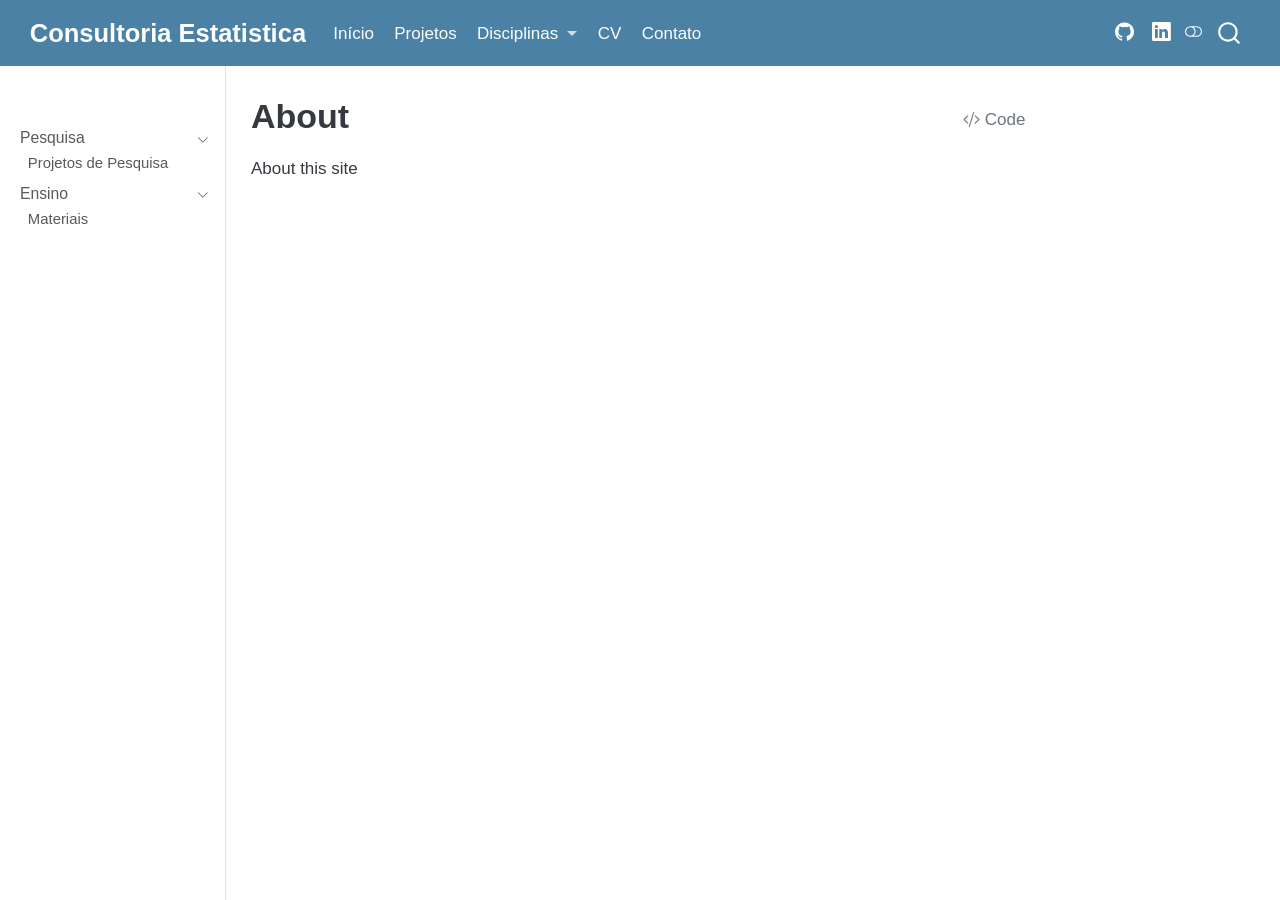
==== docs/index.html @ df9f0053 "adicionei arquivos para meu portfolio" ====
<html xmlns="http://www.w3.org/1999/xhtml">    
  <head>      
    <title>Redirect to about.html</title>      
    <meta http-equiv="refresh" content="0;URL='about.html'" />    
  </head>    
  <body> 
  </body>  
</html>
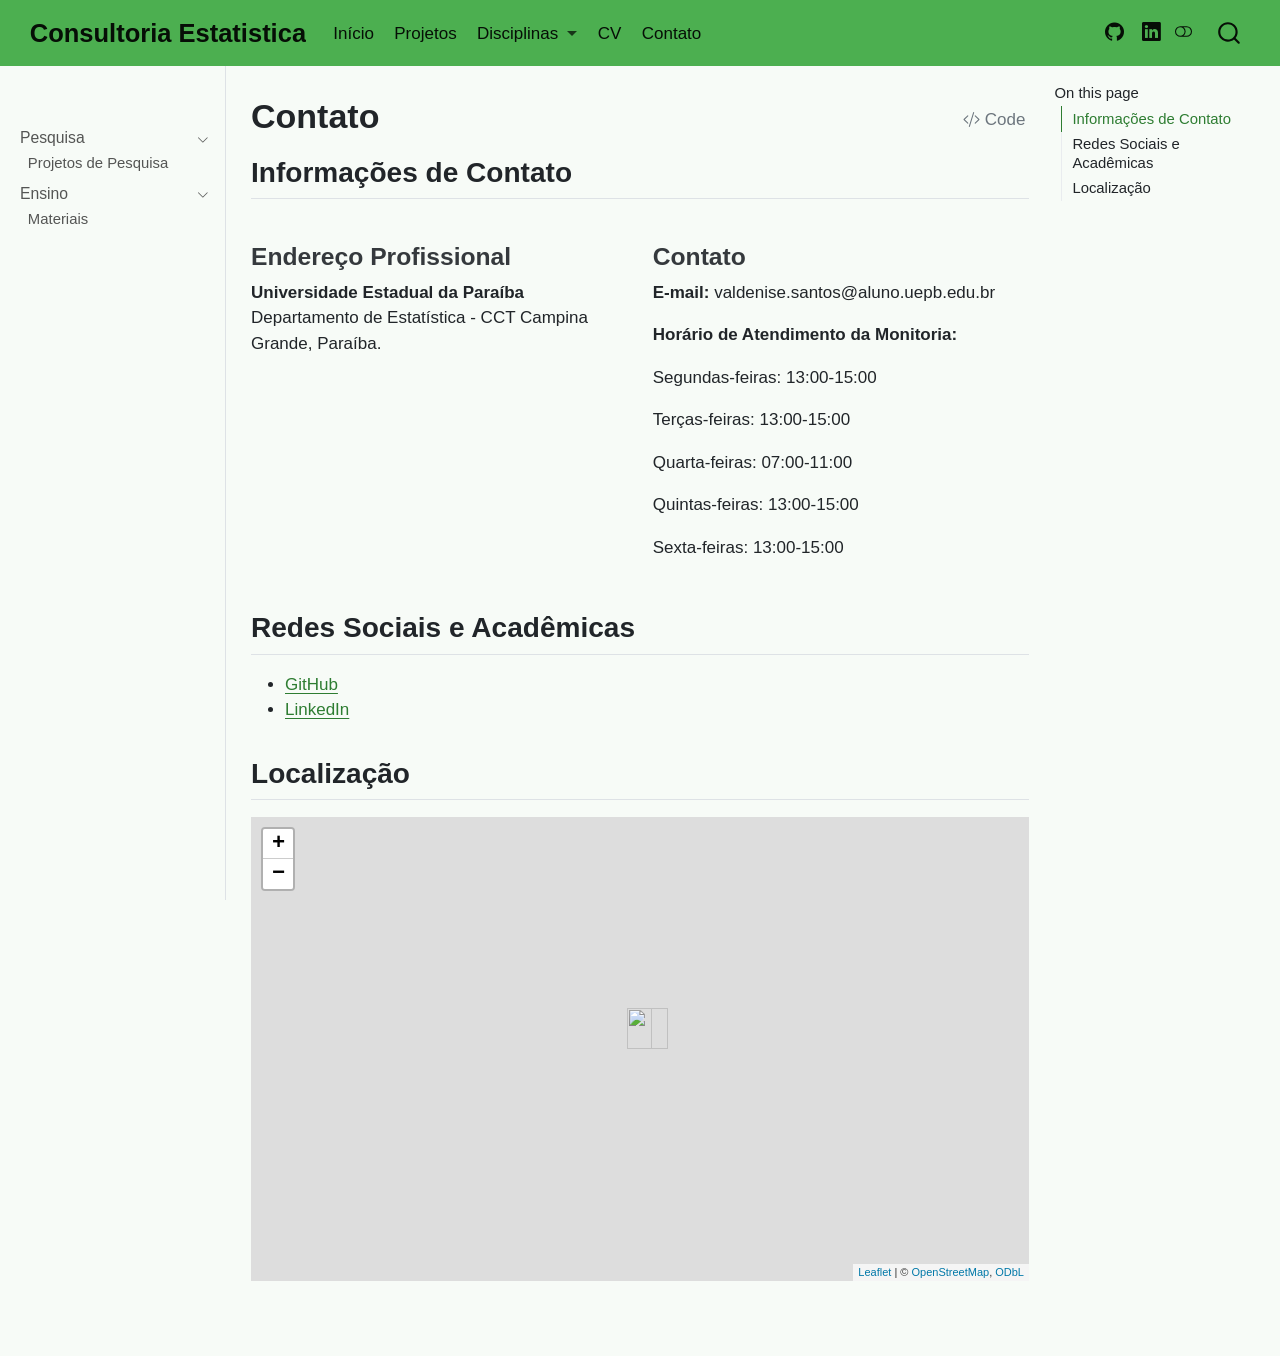
==== commit 45303303: "corrigindo erros de alguns arquivos" ====
--- a/docs/index.html
+++ b/docs/index.html
@@ -1,7 +1,7 @@
 <html xmlns="http://www.w3.org/1999/xhtml">    
   <head>      
-    <title>Redirect to about.html</title>      
-    <meta http-equiv="refresh" content="0;URL='about.html'" />    
+    <title>Redirect to contact.html</title>      
+    <meta http-equiv="refresh" content="0;URL='contact.html'" />    
   </head>    
   <body> 
   </body>  
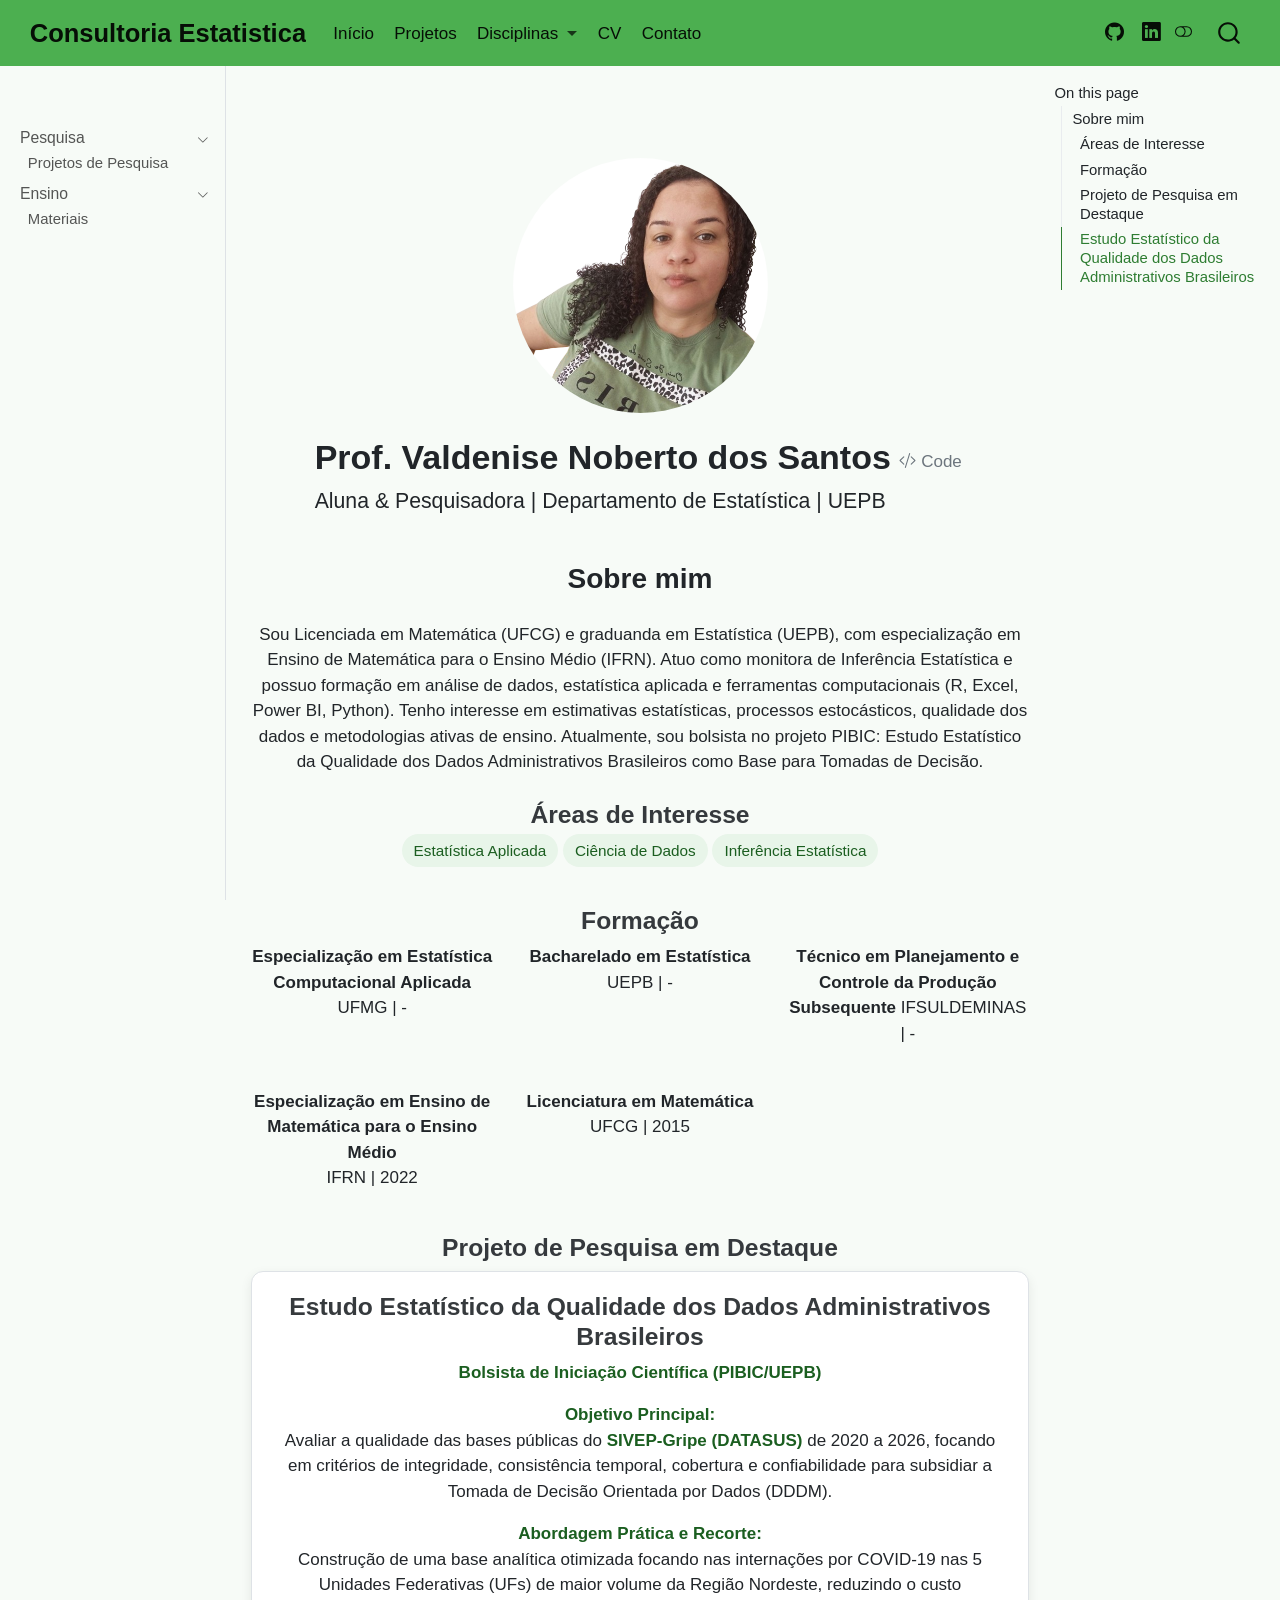
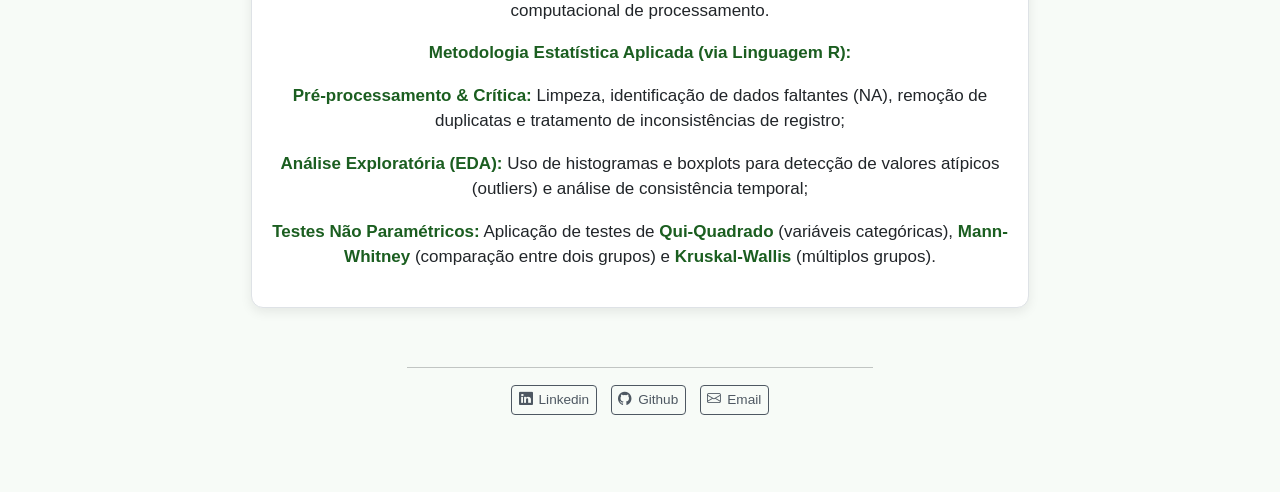
==== commit e4655fac: "Site renderizado pelo quarto" ====
--- a/docs/index.html
+++ b/docs/index.html
@@ -1,8 +1,1063 @@
-<html xmlns="http://www.w3.org/1999/xhtml">    
-  <head>      
-    <title>Redirect to contact.html</title>      
-    <meta http-equiv="refresh" content="0;URL='contact.html'" />    
-  </head>    
-  <body> 
-  </body>  
-</html>     
+<!DOCTYPE html>
+<html xmlns="http://www.w3.org/1999/xhtml" lang="en" xml:lang="en"><head>
+
+<meta charset="utf-8">
+<meta name="generator" content="quarto-1.9.38">
+
+<meta name="viewport" content="width=device-width, initial-scale=1.0, user-scalable=yes">
+
+
+<title>Prof.&nbsp;Valdenise Noberto dos Santos – Consultoria Estatistica</title>
+<style>
+/* Default styles provided by pandoc.
+** See https://pandoc.org/MANUAL.html#variables-for-html for config info.
+*/
+code{white-space: pre-wrap;}
+span.smallcaps{font-variant: small-caps;}
+div.columns{display: flex; gap: min(4vw, 1.5em);}
+div.column{flex: auto; overflow-x: auto;}
+div.hanging-indent{margin-left: 1.5em; text-indent: -1.5em;}
+ul.task-list{list-style: none;}
+ul.task-list li input[type="checkbox"] {
+  width: 0.8em;
+  margin: 0 0.8em 0.2em -1em; /* quarto-specific, see https://github.com/quarto-dev/quarto-cli/issues/4556 */ 
+  vertical-align: middle;
+}
+/* CSS for syntax highlighting */
+html { -webkit-text-size-adjust: 100%; }
+pre > code.sourceCode { white-space: pre; position: relative; }
+pre > code.sourceCode > span { display: inline-block; line-height: 1.25; }
+pre > code.sourceCode > span:empty { height: 1.2em; }
+.sourceCode { overflow: visible; }
+code.sourceCode > span { color: inherit; text-decoration: inherit; }
+div.sourceCode { margin: 1em 0; }
+pre.sourceCode { margin: 0; }
+@media screen {
+div.sourceCode { overflow: auto; }
+}
+@media print {
+pre > code.sourceCode { white-space: pre-wrap; }
+pre > code.sourceCode > span { text-indent: -5em; padding-left: 5em; }
+}
+pre.numberSource code
+  { counter-reset: source-line 0; }
+pre.numberSource code > span
+  { position: relative; left: -4em; counter-increment: source-line; }
+pre.numberSource code > span > a:first-child::before
+  { content: counter(source-line);
+    position: relative; left: -1em; text-align: right; vertical-align: baseline;
+    border: none; display: inline-block;
+    -webkit-touch-callout: none; -webkit-user-select: none;
+    -khtml-user-select: none; -moz-user-select: none;
+    -ms-user-select: none; user-select: none;
+    padding: 0 4px; width: 4em;
+  }
+pre.numberSource { margin-left: 3em;  padding-left: 4px; }
+div.sourceCode
+  {   }
+@media screen {
+pre > code.sourceCode > span > a:first-child::before { text-decoration: underline; }
+}
+</style>
+
+
+<script src="site_libs/quarto-nav/quarto-nav.js"></script>
+<script src="site_libs/quarto-nav/headroom.min.js"></script>
+<script src="site_libs/clipboard/clipboard.min.js"></script>
+<script src="site_libs/quarto-search/autocomplete.umd.js"></script>
+<script src="site_libs/quarto-search/fuse.min.js"></script>
+<script src="site_libs/quarto-search/quarto-search.js"></script>
+<meta name="quarto:offset" content="./">
+<script src="site_libs/quarto-html/quarto.js" type="module"></script>
+<script src="site_libs/quarto-html/tabsets/tabsets.js" type="module"></script>
+<script src="site_libs/quarto-html/popper.min.js"></script>
+<script src="site_libs/quarto-html/tippy.umd.min.js"></script>
+<link href="site_libs/quarto-html/tippy.css" rel="stylesheet">
+<link href="site_libs/quarto-html/quarto-syntax-highlighting-15634bcf2e68342d4ad2dfa704d543f6.css" rel="stylesheet" class="quarto-color-scheme" id="quarto-text-highlighting-styles">
+<link href="site_libs/quarto-html/quarto-syntax-highlighting-dark-0a6b7249c26820e032cb0bd839ff02b1.css" rel="stylesheet" class="quarto-color-scheme quarto-color-alternate" id="quarto-text-highlighting-styles">
+<link href="site_libs/quarto-html/quarto-syntax-highlighting-15634bcf2e68342d4ad2dfa704d543f6.css" rel="stylesheet" class="quarto-color-scheme-extra" id="quarto-text-highlighting-styles">
+<script src="site_libs/bootstrap/bootstrap.min.js"></script>
+<link href="site_libs/bootstrap/bootstrap-icons.css" rel="stylesheet">
+<link href="site_libs/bootstrap/bootstrap-4208629c28f4e93f39caa917b28e24e5.min.css" rel="stylesheet" append-hash="true" class="quarto-color-scheme" id="quarto-bootstrap" data-mode="light">
+<link href="site_libs/bootstrap/bootstrap-dark-556bbeb7b75418417316428a6771fe1e.min.css" rel="stylesheet" append-hash="true" class="quarto-color-scheme quarto-color-alternate" id="quarto-bootstrap" data-mode="light">
+<link href="site_libs/bootstrap/bootstrap-4208629c28f4e93f39caa917b28e24e5.min.css" rel="stylesheet" append-hash="true" class="quarto-color-scheme-extra" id="quarto-bootstrap" data-mode="light">
+<script id="quarto-search-options" type="application/json">{
+  "location": "navbar",
+  "copy-button": false,
+  "collapse-after": 3,
+  "panel-placement": "end",
+  "type": "overlay",
+  "limit": 50,
+  "keyboard-shortcut": [
+    "f",
+    "/",
+    "s"
+  ],
+  "show-item-context": false,
+  "language": {
+    "search-no-results-text": "No results",
+    "search-matching-documents-text": "matching documents",
+    "search-copy-link-title": "Copy link to search",
+    "search-hide-matches-text": "Hide additional matches",
+    "search-more-match-text": "more match in this document",
+    "search-more-matches-text": "more matches in this document",
+    "search-clear-button-title": "Clear",
+    "search-text-placeholder": "",
+    "search-detached-cancel-button-title": "Cancel",
+    "search-submit-button-title": "Submit",
+    "search-label": "Search"
+  }
+}</script>
+
+
+<link rel="stylesheet" href="styles.css">
+<link rel="stylesheet" href="custom.scss">
+</head>
+
+<body class="nav-sidebar docked nav-fixed quarto-light"><script id="quarto-html-before-body" type="application/javascript">
+    const toggleBodyColorMode = (bsSheetEl) => {
+      const mode = bsSheetEl.getAttribute("data-mode");
+      const bodyEl = window.document.querySelector("body");
+      if (mode === "dark") {
+        bodyEl.classList.add("quarto-dark");
+        bodyEl.classList.remove("quarto-light");
+      } else {
+        bodyEl.classList.add("quarto-light");
+        bodyEl.classList.remove("quarto-dark");
+      }
+    }
+    const toggleBodyColorPrimary = () => {
+      const bsSheetEl = window.document.querySelector("link#quarto-bootstrap:not([rel=disabled-stylesheet])");
+      if (bsSheetEl) {
+        toggleBodyColorMode(bsSheetEl);
+      }
+    }
+    const setColorSchemeToggle = (alternate) => {
+      const toggles = window.document.querySelectorAll('.quarto-color-scheme-toggle');
+      for (let i=0; i < toggles.length; i++) {
+        const toggle = toggles[i];
+        if (toggle) {
+          if (alternate) {
+            toggle.classList.add("alternate");
+          } else {
+            toggle.classList.remove("alternate");
+          }
+        }
+      }
+    };
+    const toggleColorMode = (alternate) => {
+      // Switch the stylesheets
+      const primaryStylesheets = window.document.querySelectorAll('link.quarto-color-scheme:not(.quarto-color-alternate)');
+      const alternateStylesheets = window.document.querySelectorAll('link.quarto-color-scheme.quarto-color-alternate');
+      manageTransitions('#quarto-margin-sidebar .nav-link', false);
+      if (alternate) {
+        // note: dark is layered on light, we don't disable primary!
+        enableStylesheet(alternateStylesheets);
+        for (const sheetNode of alternateStylesheets) {
+          if (sheetNode.id === "quarto-bootstrap") {
+            toggleBodyColorMode(sheetNode);
+          }
+        }
+      } else {
+        disableStylesheet(alternateStylesheets);
+        enableStylesheet(primaryStylesheets)
+        toggleBodyColorPrimary();
+      }
+      manageTransitions('#quarto-margin-sidebar .nav-link', true);
+      // Switch the toggles
+      setColorSchemeToggle(alternate)
+      // Hack to workaround the fact that safari doesn't
+      // properly recolor the scrollbar when toggling (#1455)
+      if (navigator.userAgent.indexOf('Safari') > 0 && navigator.userAgent.indexOf('Chrome') == -1) {
+        manageTransitions("body", false);
+        window.scrollTo(0, 1);
+        setTimeout(() => {
+          window.scrollTo(0, 0);
+          manageTransitions("body", true);
+        }, 40);
+      }
+    }
+    const disableStylesheet = (stylesheets) => {
+      for (let i=0; i < stylesheets.length; i++) {
+        const stylesheet = stylesheets[i];
+        stylesheet.rel = 'disabled-stylesheet';
+      }
+    }
+    const enableStylesheet = (stylesheets) => {
+      for (let i=0; i < stylesheets.length; i++) {
+        const stylesheet = stylesheets[i];
+        if(stylesheet.rel !== 'stylesheet') { // for Chrome, which will still FOUC without this check
+          stylesheet.rel = 'stylesheet';
+        }
+      }
+    }
+    const manageTransitions = (selector, allowTransitions) => {
+      const els = window.document.querySelectorAll(selector);
+      for (let i=0; i < els.length; i++) {
+        const el = els[i];
+        if (allowTransitions) {
+          el.classList.remove('notransition');
+        } else {
+          el.classList.add('notransition');
+        }
+      }
+    }
+    const isFileUrl = () => {
+      return window.location.protocol === 'file:';
+    }
+    const hasAlternateSentinel = () => {
+      let styleSentinel = getColorSchemeSentinel();
+      if (styleSentinel !== null) {
+        return styleSentinel === "alternate";
+      } else {
+        return false;
+      }
+    }
+    const setStyleSentinel = (alternate) => {
+      const value = alternate ? "alternate" : "default";
+      if (!isFileUrl()) {
+        window.localStorage.setItem("quarto-color-scheme", value);
+      } else {
+        localAlternateSentinel = value;
+      }
+    }
+    const getColorSchemeSentinel = () => {
+      if (!isFileUrl()) {
+        const storageValue = window.localStorage.getItem("quarto-color-scheme");
+        return storageValue != null ? storageValue : localAlternateSentinel;
+      } else {
+        return localAlternateSentinel;
+      }
+    }
+    const toggleGiscusIfUsed = (isAlternate, darkModeDefault) => {
+      const baseTheme = document.querySelector('#giscus-base-theme')?.value ?? 'light';
+      const alternateTheme = document.querySelector('#giscus-alt-theme')?.value ?? 'dark';
+      let newTheme = '';
+      if(authorPrefersDark) {
+        newTheme = isAlternate ? baseTheme : alternateTheme;
+      } else {
+        newTheme = isAlternate ? alternateTheme : baseTheme;
+      }
+      const changeGiscusTheme = () => {
+        // From: https://github.com/giscus/giscus/issues/336
+        const sendMessage = (message) => {
+          const iframe = document.querySelector('iframe.giscus-frame');
+          if (!iframe) return;
+          iframe.contentWindow.postMessage({ giscus: message }, 'https://giscus.app');
+        }
+        sendMessage({
+          setConfig: {
+            theme: newTheme
+          }
+        });
+      }
+      const isGiscussLoaded = window.document.querySelector('iframe.giscus-frame') !== null;
+      if (isGiscussLoaded) {
+        changeGiscusTheme();
+      }
+    };
+    const authorPrefersDark = false;
+    const darkModeDefault = authorPrefersDark;
+      document.querySelector('link#quarto-text-highlighting-styles.quarto-color-scheme-extra').rel = 'disabled-stylesheet';
+      document.querySelector('link#quarto-bootstrap.quarto-color-scheme-extra').rel = 'disabled-stylesheet';
+    let localAlternateSentinel = darkModeDefault ? 'alternate' : 'default';
+    // Dark / light mode switch
+    window.quartoToggleColorScheme = () => {
+      // Read the current dark / light value
+      let toAlternate = !hasAlternateSentinel();
+      toggleColorMode(toAlternate);
+      setStyleSentinel(toAlternate);
+      toggleGiscusIfUsed(toAlternate, darkModeDefault);
+      window.dispatchEvent(new Event('resize'));
+    };
+    // Switch to dark mode if need be
+    if (hasAlternateSentinel()) {
+      toggleColorMode(true);
+    } else {
+      toggleColorMode(false);
+    }
+  </script>
+
+<div id="quarto-search-results"></div>
+  <header id="quarto-header" class="headroom fixed-top">
+    <nav class="navbar navbar-expand-lg " data-bs-theme="dark">
+      <div class="navbar-container container-fluid">
+      <div class="navbar-brand-container mx-auto">
+    <a class="navbar-brand" href="./index.html">
+    <span class="navbar-title">Consultoria Estatistica</span>
+    </a>
+  </div>
+            <div id="quarto-search" class="" title="Search"></div>
+          <button class="navbar-toggler" type="button" data-bs-toggle="collapse" data-bs-target="#navbarCollapse" aria-controls="navbarCollapse" role="menu" aria-expanded="false" aria-label="Toggle navigation" onclick="if (window.quartoToggleHeadroom) { window.quartoToggleHeadroom(); }">
+  <span class="navbar-toggler-icon"></span>
+</button>
+          <div class="collapse navbar-collapse" id="navbarCollapse">
+            <ul class="navbar-nav navbar-nav-scroll me-auto">
+  <li class="nav-item">
+    <a class="nav-link" href="./pagina_inicial.qmd"> 
+<span class="menu-text">Início</span></a>
+  </li>  
+  <li class="nav-item">
+    <a class="nav-link active" href="./projects.html" aria-current="page"> 
+<span class="menu-text">Projetos</span></a>
+  </li>  
+  <li class="nav-item dropdown ">
+    <a class="nav-link dropdown-toggle" href="#" id="nav-menu-disciplinas" role="link" data-bs-toggle="dropdown" aria-expanded="false">
+ <span class="menu-text">Disciplinas</span>
+    </a>
+    <ul class="dropdown-menu" aria-labelledby="nav-menu-disciplinas">    
+        <li>
+    <a class="dropdown-item" href="./dis_consultoria.html">
+ <span class="dropdown-text">Consultoria Estatística</span></a>
+  </li>  
+    </ul>
+  </li>
+  <li class="nav-item">
+    <a class="nav-link" href="./cv.pdf"> 
+<span class="menu-text">CV</span></a>
+  </li>  
+  <li class="nav-item">
+    <a class="nav-link" href="./contact.html"> 
+<span class="menu-text">Contato</span></a>
+  </li>  
+</ul>
+            <ul class="navbar-nav navbar-nav-scroll ms-auto">
+  <li class="nav-item compact">
+    <a class="nav-link" href="https://github.com/seu-usuario"> <i class="bi bi-github" role="img">
+</i> 
+<span class="menu-text"></span></a>
+  </li>  
+  <li class="nav-item compact">
+    <a class="nav-link" href="https://www.linkedin.com/in/seu-usuario/"> <i class="bi bi-linkedin" role="img">
+</i> 
+<span class="menu-text"></span></a>
+  </li>  
+</ul>
+          </div> <!-- /navcollapse -->
+            <div class="quarto-navbar-tools">
+  <a href="" class="quarto-color-scheme-toggle quarto-navigation-tool  px-1" onclick="window.quartoToggleColorScheme(); return false;" title="Toggle dark mode"><i class="bi"></i></a>
+</div>
+      </div> <!-- /container-fluid -->
+    </nav>
+  <nav class="quarto-secondary-nav">
+    <div class="container-fluid d-flex">
+      <button type="button" class="quarto-btn-toggle btn" data-bs-toggle="collapse" role="button" data-bs-target=".quarto-sidebar-collapse-item" aria-controls="quarto-sidebar" aria-expanded="false" aria-label="Toggle sidebar navigation" onclick="if (window.quartoToggleHeadroom) { window.quartoToggleHeadroom(); }">
+        <i class="bi bi-layout-text-sidebar-reverse"></i>
+      </button>
+        <nav class="quarto-page-breadcrumbs" aria-label="breadcrumb"><ol class="breadcrumb"><li class="breadcrumb-item">Prof.&nbsp;Valdenise Noberto dos Santos</li></ol></nav>
+        <a class="flex-grow-1" role="navigation" data-bs-toggle="collapse" data-bs-target=".quarto-sidebar-collapse-item" aria-controls="quarto-sidebar" aria-expanded="false" aria-label="Toggle sidebar navigation" onclick="if (window.quartoToggleHeadroom) { window.quartoToggleHeadroom(); }">      
+        </a>
+      <button type="button" class="btn quarto-search-button" aria-label="Search" onclick="window.quartoOpenSearch();">
+        <i class="bi bi-search"></i>
+      </button>
+    </div>
+  </nav>
+</header>
+<!-- content -->
+<div id="quarto-content" class="quarto-container page-columns page-rows-contents page-layout-article page-navbar">
+<!-- sidebar -->
+  <nav id="quarto-sidebar" class="sidebar collapse collapse-horizontal quarto-sidebar-collapse-item sidebar-navigation docked overflow-auto">
+        <div class="mt-2 flex-shrink-0 align-items-center">
+        <div class="sidebar-search">
+        <div id="quarto-search" class="" title="Search"></div>
+        </div>
+        </div>
+    <div class="sidebar-menu-container"> 
+    <ul class="list-unstyled mt-1">
+        <li class="sidebar-item sidebar-item-section">
+      <div class="sidebar-item-container"> 
+            <a class="sidebar-item-text sidebar-link text-start" data-bs-toggle="collapse" data-bs-target="#quarto-sidebar-section-1" role="navigation" aria-expanded="true">
+ <span class="menu-text">Pesquisa</span></a>
+          <a class="sidebar-item-toggle text-start" data-bs-toggle="collapse" data-bs-target="#quarto-sidebar-section-1" role="navigation" aria-expanded="true" aria-label="Toggle section">
+            <i class="bi bi-chevron-right ms-2"></i>
+          </a> 
+      </div>
+      <ul id="quarto-sidebar-section-1" class="collapse list-unstyled sidebar-section depth1 show">  
+          <li class="sidebar-item">
+  <div class="sidebar-item-container"> 
+  <a href="./projects.html" class="sidebar-item-text sidebar-link">
+ <span class="menu-text">Projetos de Pesquisa</span></a>
+  </div>
+</li>
+      </ul>
+  </li>
+        <li class="sidebar-item sidebar-item-section">
+      <div class="sidebar-item-container"> 
+            <a class="sidebar-item-text sidebar-link text-start" data-bs-toggle="collapse" data-bs-target="#quarto-sidebar-section-2" role="navigation" aria-expanded="true">
+ <span class="menu-text">Ensino</span></a>
+          <a class="sidebar-item-toggle text-start" data-bs-toggle="collapse" data-bs-target="#quarto-sidebar-section-2" role="navigation" aria-expanded="true" aria-label="Toggle section">
+            <i class="bi bi-chevron-right ms-2"></i>
+          </a> 
+      </div>
+      <ul id="quarto-sidebar-section-2" class="collapse list-unstyled sidebar-section depth1 show">  
+          <li class="sidebar-item">
+  <div class="sidebar-item-container"> 
+  <a href="./materials.html" class="sidebar-item-text sidebar-link">
+ <span class="menu-text">Materiais</span></a>
+  </div>
+</li>
+      </ul>
+  </li>
+    </ul>
+    </div>
+</nav>
+<div id="quarto-sidebar-glass" class="quarto-sidebar-collapse-item" data-bs-toggle="collapse" data-bs-target=".quarto-sidebar-collapse-item"></div>
+<!-- margin-sidebar -->
+    <div id="quarto-margin-sidebar" class="sidebar margin-sidebar">
+        <nav id="TOC" role="doc-toc" class="toc-active">
+    <h2 id="toc-title">On this page</h2>
+  <ul>
+  <li><a href="#sobre-mim" id="toc-sobre-mim" class="nav-link active" data-scroll-target="#sobre-mim">Sobre mim</a>
+  <ul class="collapse">
+  <li><a href="#áreas-de-interesse" id="toc-áreas-de-interesse" class="nav-link" data-scroll-target="#áreas-de-interesse">Áreas de Interesse</a></li>
+  <li><a href="#formação" id="toc-formação" class="nav-link" data-scroll-target="#formação">Formação</a></li>
+  <li><a href="#projeto-de-pesquisa-em-destaque" id="toc-projeto-de-pesquisa-em-destaque" class="nav-link" data-scroll-target="#projeto-de-pesquisa-em-destaque">Projeto de Pesquisa em Destaque</a></li>
+  <li><a href="#estudo-estatístico-da-qualidade-dos-dados-administrativos-brasileiros" id="toc-estudo-estatístico-da-qualidade-dos-dados-administrativos-brasileiros" class="nav-link" data-scroll-target="#estudo-estatístico-da-qualidade-dos-dados-administrativos-brasileiros">Estudo Estatístico da Qualidade dos Dados Administrativos Brasileiros</a></li>
+  </ul></li>
+  </ul>
+</nav>
+    </div>
+<!-- main -->
+<div class="quarto-about-jolla">
+  <img src="figuras/val.png" class="about-image
+  round " style="height: 15em; width: 15em;">
+ <header id="title-block-header" class="quarto-title-block default">
+<div class="quarto-title">
+<div class="quarto-title-block"><div><h1 class="title">Prof.&nbsp;Valdenise Noberto dos Santos</h1><button type="button" class="btn code-tools-button" id="quarto-code-tools-source"><i class="bi"></i> Code</button></div></div>
+<p class="subtitle lead">Aluna &amp; Pesquisadora | Departamento de Estatística | UEPB</p>
+</div>
+<div class="quarto-title-meta">
+  </div>
+</header><main class="content" id="quarto-document-content">
+
+
+<section id="sobre-mim" class="level2">
+<h2 data-anchor-id="sobre-mim">Sobre mim</h2>
+<p>Sou Licenciada em Matemática (UFCG) e graduanda em Estatística (UEPB), com especialização em Ensino de Matemática para o Ensino Médio (IFRN). Atuo como monitora de Inferência Estatística e possuo formação em análise de dados, estatística aplicada e ferramentas computacionais (R, Excel, Power BI, Python). Tenho interesse em estimativas estatísticas, processos estocásticos, qualidade dos dados e metodologias ativas de ensino. Atualmente, sou bolsista no projeto PIBIC: Estudo Estatístico da Qualidade dos Dados Administrativos Brasileiros como Base para Tomadas de Decisão.</p>
+<section id="áreas-de-interesse" class="level3">
+<h3 data-anchor-id="áreas-de-interesse">Áreas de Interesse</h3>
+<div class="areas">
+<p><span>Estatística Aplicada</span> <span>Ciência de Dados</span> <span>Inferência Estatística</span></p>
+</div>
+</section>
+<section id="formação" class="level3">
+<h3 data-anchor-id="formação">Formação</h3>
+<div class="grid">
+<div class="g-col-4">
+<p><strong>Especialização em Estatística Computacional Aplicada</strong><br>
+UFMG | -</p>
+</div>
+<div class="g-col-4">
+<p><strong>Bacharelado em Estatística</strong><br>
+UEPB | -</p>
+</div>
+<div class="g-col-4">
+<p><strong>Técnico em Planejamento e Controle da Produção Subsequente</strong> IFSULDEMINAS | -</p>
+</div>
+<div class="g-col-4">
+<p><strong>Especialização em Ensino de Matemática para o Ensino Médio</strong><br>
+IFRN | 2022</p>
+</div>
+<div class="g-col-4">
+<p><strong>Licenciatura em Matemática</strong><br>
+UFCG | 2015</p>
+</div>
+</div>
+</section>
+<section id="projeto-de-pesquisa-em-destaque" class="level3">
+<h3 data-anchor-id="projeto-de-pesquisa-em-destaque">Projeto de Pesquisa em Destaque</h3>
+</section>
+<div class="project-grid">
+<section id="estudo-estatístico-da-qualidade-dos-dados-administrativos-brasileiros" class="level3 project-card project">
+<h3 data-anchor-id="estudo-estatístico-da-qualidade-dos-dados-administrativos-brasileiros">Estudo Estatístico da Qualidade dos Dados Administrativos Brasileiros</h3>
+<p><strong>Bolsista de Iniciação Científica (PIBIC/UEPB)</strong></p>
+<p><strong>Objetivo Principal:</strong><br>
+Avaliar a qualidade das bases públicas do <strong>SIVEP-Gripe (DATASUS)</strong> de 2020 a 2026, focando em critérios de integridade, consistência temporal, cobertura e confiabilidade para subsidiar a Tomada de Decisão Orientada por Dados (DDDM).</p>
+<p><strong>Abordagem Prática e Recorte:</strong><br>
+Construção de uma base analítica otimizada focando nas internações por COVID-19 nas 5 Unidades Federativas (UFs) de maior volume da Região Nordeste, reduzindo o custo computacional de processamento.</p>
+<p><strong>Metodologia Estatística Aplicada (via Linguagem R):</strong></p>
+<p><strong>Pré-processamento &amp; Crítica:</strong> Limpeza, identificação de dados faltantes (NA), remoção de duplicatas e tratamento de inconsistências de registro;</p>
+<p><strong>Análise Exploratória (EDA):</strong> Uso de histogramas e boxplots para detecção de valores atípicos (outliers) e análise de consistência temporal;</p>
+<p><strong>Testes Não Paramétricos:</strong> Aplicação de testes de <strong>Qui-Quadrado</strong> (variáveis categóricas), <strong>Mann-Whitney</strong> (comparação entre dois grupos) e <strong>Kruskal-Wallis</strong> (múltiplos grupos).</p>
+</section>
+</div>
+
+
+<!-- -->
+</section>
+</main> 
+  <hr class="about-sep">
+   <div class="about-links">
+  <a href="https://www.linkedin.com/in/valdenise-noberto-santos-876803298/" class="about-link" rel="" target="">
+    <i class="bi bi-linkedin"></i>
+     <span class="about-link-text">Linkedin</span>
+  </a>
+  <a href="https://github.com/ValdeniseNS" class="about-link" rel="" target="">
+    <i class="bi bi-github"></i>
+     <span class="about-link-text">Github</span>
+  </a>
+  <a href="mailto:valdenisenoberto2018@gmail.com" class="about-link" rel="" target="">
+    <i class="bi bi-envelope"></i>
+     <span class="about-link-text">Email</span>
+  </a>
+</div>
+</div>
+ <!-- /main -->
+<script id="quarto-html-after-body" type="application/javascript">
+  window.document.addEventListener("DOMContentLoaded", function (event) {
+    // Ensure there is a toggle, if there isn't float one in the top right
+    if (window.document.querySelector('.quarto-color-scheme-toggle') === null) {
+      const a = window.document.createElement('a');
+      a.classList.add('top-right');
+      a.classList.add('quarto-color-scheme-toggle');
+      a.href = "";
+      a.onclick = function() { try { window.quartoToggleColorScheme(); } catch {} return false; };
+      const i = window.document.createElement("i");
+      i.classList.add('bi');
+      a.appendChild(i);
+      window.document.body.appendChild(a);
+    }
+    setColorSchemeToggle(hasAlternateSentinel())
+    const isCodeAnnotation = (el) => {
+      for (const clz of el.classList) {
+        if (clz.startsWith('code-annotation-')) {                     
+          return true;
+        }
+      }
+      return false;
+    }
+    const onCopySuccess = function(e) {
+      // button target
+      const button = e.trigger;
+      // don't keep focus
+      button.blur();
+      // flash "checked"
+      button.classList.add('code-copy-button-checked');
+      var currentTitle = button.getAttribute("title");
+      button.setAttribute("title", "Copied!");
+      let tooltip;
+      if (window.bootstrap) {
+        button.setAttribute("data-bs-toggle", "tooltip");
+        button.setAttribute("data-bs-placement", "left");
+        button.setAttribute("data-bs-title", "Copied!");
+        tooltip = new bootstrap.Tooltip(button, 
+          { trigger: "manual", 
+            customClass: "code-copy-button-tooltip",
+            offset: [0, -8]});
+        tooltip.show();    
+      }
+      setTimeout(function() {
+        if (tooltip) {
+          tooltip.hide();
+          button.removeAttribute("data-bs-title");
+          button.removeAttribute("data-bs-toggle");
+          button.removeAttribute("data-bs-placement");
+        }
+        button.setAttribute("title", currentTitle);
+        button.classList.remove('code-copy-button-checked');
+      }, 1000);
+      // clear code selection
+      e.clearSelection();
+    }
+    const getTextToCopy = function(trigger) {
+      const outerScaffold = trigger.parentElement.cloneNode(true);
+      const codeEl = outerScaffold.querySelector('code');
+      for (const childEl of codeEl.children) {
+        if (isCodeAnnotation(childEl)) {
+          childEl.remove();
+        }
+      }
+      return codeEl.innerText;
+    }
+    const clipboard = new window.ClipboardJS('.code-copy-button:not([data-in-quarto-modal])', {
+      text: getTextToCopy
+    });
+    clipboard.on('success', onCopySuccess);
+    if (window.document.getElementById('quarto-embedded-source-code-modal')) {
+      const clipboardModal = new window.ClipboardJS('.code-copy-button[data-in-quarto-modal]', {
+        text: getTextToCopy,
+        container: window.document.getElementById('quarto-embedded-source-code-modal')
+      });
+      clipboardModal.on('success', onCopySuccess);
+    }
+    const viewSource = window.document.getElementById('quarto-view-source') ||
+                       window.document.getElementById('quarto-code-tools-source');
+    if (viewSource) {
+      const sourceUrl = viewSource.getAttribute("data-quarto-source-url");
+      viewSource.addEventListener("click", function(e) {
+        if (sourceUrl) {
+          // rstudio viewer pane
+          if (/\bcapabilities=\b/.test(window.location)) {
+            window.open(sourceUrl);
+          } else {
+            window.location.href = sourceUrl;
+          }
+        } else {
+          const modal = new bootstrap.Modal(document.getElementById('quarto-embedded-source-code-modal'));
+          modal.show();
+        }
+        return false;
+      });
+    }
+    function toggleCodeHandler(show) {
+      return function(e) {
+        const detailsSrc = window.document.querySelectorAll(".cell > details > .sourceCode");
+        for (let i=0; i<detailsSrc.length; i++) {
+          const details = detailsSrc[i].parentElement;
+          if (show) {
+            details.open = true;
+          } else {
+            details.removeAttribute("open");
+          }
+        }
+        const cellCodeDivs = window.document.querySelectorAll(".cell > .sourceCode");
+        const fromCls = show ? "hidden" : "unhidden";
+        const toCls = show ? "unhidden" : "hidden";
+        for (let i=0; i<cellCodeDivs.length; i++) {
+          const codeDiv = cellCodeDivs[i];
+          if (codeDiv.classList.contains(fromCls)) {
+            codeDiv.classList.remove(fromCls);
+            codeDiv.classList.add(toCls);
+          } 
+        }
+        return false;
+      }
+    }
+    const hideAllCode = window.document.getElementById("quarto-hide-all-code");
+    if (hideAllCode) {
+      hideAllCode.addEventListener("click", toggleCodeHandler(false));
+    }
+    const showAllCode = window.document.getElementById("quarto-show-all-code");
+    if (showAllCode) {
+      showAllCode.addEventListener("click", toggleCodeHandler(true));
+    }
+      var localhostRegex = new RegExp(/^(?:http|https):\/\/localhost\:?[0-9]*\//);
+      var mailtoRegex = new RegExp(/^mailto:/);
+        var filterRegex = new RegExp('/' + window.location.host + '/');
+      var isInternal = (href) => {
+          return filterRegex.test(href) || localhostRegex.test(href) || mailtoRegex.test(href);
+      }
+      // Inspect non-navigation links and adorn them if external
+     var links = window.document.querySelectorAll('a[href]:not(.nav-link):not(.navbar-brand):not(.toc-action):not(.sidebar-link):not(.sidebar-item-toggle):not(.pagination-link):not(.no-external):not([aria-hidden]):not(.dropdown-item):not(.quarto-navigation-tool):not(.about-link)');
+      for (var i=0; i<links.length; i++) {
+        const link = links[i];
+        if (!isInternal(link.href)) {
+          // undo the damage that might have been done by quarto-nav.js in the case of
+          // links that we want to consider external
+          if (link.dataset.originalHref !== undefined) {
+            link.href = link.dataset.originalHref;
+          }
+        }
+      }
+    function tippyHover(el, contentFn, onTriggerFn, onUntriggerFn) {
+      const config = {
+        allowHTML: true,
+        maxWidth: 500,
+        delay: 100,
+        arrow: false,
+        appendTo: function(el) {
+            return el.parentElement;
+        },
+        interactive: true,
+        interactiveBorder: 10,
+        theme: 'quarto',
+        placement: 'bottom-start',
+      };
+      if (contentFn) {
+        config.content = contentFn;
+      }
+      if (onTriggerFn) {
+        config.onTrigger = onTriggerFn;
+      }
+      if (onUntriggerFn) {
+        config.onUntrigger = onUntriggerFn;
+      }
+      window.tippy(el, config); 
+    }
+    const noterefs = window.document.querySelectorAll('a[role="doc-noteref"]');
+    for (var i=0; i<noterefs.length; i++) {
+      const ref = noterefs[i];
+      tippyHover(ref, function() {
+        // use id or data attribute instead here
+        let href = ref.getAttribute('data-footnote-href') || ref.getAttribute('href');
+        try { href = new URL(href).hash; } catch {}
+        const id = href.replace(/^#\/?/, "");
+        const note = window.document.getElementById(id);
+        if (note) {
+          return note.innerHTML;
+        } else {
+          return "";
+        }
+      });
+    }
+    const xrefs = window.document.querySelectorAll('a.quarto-xref');
+    const processXRef = (id, note) => {
+      // Strip column container classes
+      const stripColumnClz = (el) => {
+        el.classList.remove("page-full", "page-columns");
+        if (el.children) {
+          for (const child of el.children) {
+            stripColumnClz(child);
+          }
+        }
+      }
+      stripColumnClz(note)
+      if (id === null || id.startsWith('sec-')) {
+        // Special case sections, only their first couple elements
+        const container = document.createElement("div");
+        if (note.children && note.children.length > 2) {
+          container.appendChild(note.children[0].cloneNode(true));
+          for (let i = 1; i < note.children.length; i++) {
+            const child = note.children[i];
+            if (child.tagName === "P" && child.innerText === "") {
+              continue;
+            } else {
+              container.appendChild(child.cloneNode(true));
+              break;
+            }
+          }
+          if (window.Quarto?.typesetMath) {
+            window.Quarto.typesetMath(container);
+          }
+          return container.innerHTML
+        } else {
+          if (window.Quarto?.typesetMath) {
+            window.Quarto.typesetMath(note);
+          }
+          return note.innerHTML;
+        }
+      } else {
+        // Remove any anchor links if they are present
+        const anchorLink = note.querySelector('a.anchorjs-link');
+        if (anchorLink) {
+          anchorLink.remove();
+        }
+        if (window.Quarto?.typesetMath) {
+          window.Quarto.typesetMath(note);
+        }
+        if (note.classList.contains("callout")) {
+          return note.outerHTML;
+        } else {
+          return note.innerHTML;
+        }
+      }
+    }
+    for (var i=0; i<xrefs.length; i++) {
+      const xref = xrefs[i];
+      tippyHover(xref, undefined, function(instance) {
+        instance.disable();
+        let url = xref.getAttribute('href');
+        let hash = undefined; 
+        if (url.startsWith('#')) {
+          hash = url;
+        } else {
+          try { hash = new URL(url).hash; } catch {}
+        }
+        if (hash) {
+          const id = hash.replace(/^#\/?/, "");
+          const note = window.document.getElementById(id);
+          if (note !== null) {
+            try {
+              const html = processXRef(id, note.cloneNode(true));
+              instance.setContent(html);
+            } finally {
+              instance.enable();
+              instance.show();
+            }
+          } else {
+            // See if we can fetch this
+            fetch(url.split('#')[0])
+            .then(res => res.text())
+            .then(html => {
+              const parser = new DOMParser();
+              const htmlDoc = parser.parseFromString(html, "text/html");
+              const note = htmlDoc.getElementById(id);
+              if (note !== null) {
+                const html = processXRef(id, note);
+                instance.setContent(html);
+              } 
+            }).finally(() => {
+              instance.enable();
+              instance.show();
+            });
+          }
+        } else {
+          // See if we can fetch a full url (with no hash to target)
+          // This is a special case and we should probably do some content thinning / targeting
+          fetch(url)
+          .then(res => res.text())
+          .then(html => {
+            const parser = new DOMParser();
+            const htmlDoc = parser.parseFromString(html, "text/html");
+            const note = htmlDoc.querySelector('main.content');
+            if (note !== null) {
+              // This should only happen for chapter cross references
+              // (since there is no id in the URL)
+              // remove the first header
+              if (note.children.length > 0 && note.children[0].tagName === "HEADER") {
+                note.children[0].remove();
+              }
+              const html = processXRef(null, note);
+              instance.setContent(html);
+            } 
+          }).finally(() => {
+            instance.enable();
+            instance.show();
+          });
+        }
+      }, function(instance) {
+      });
+    }
+        let selectedAnnoteEl;
+        const selectorForAnnotation = ( cell, annotation) => {
+          let cellAttr = 'data-code-cell="' + cell + '"';
+          let lineAttr = 'data-code-annotation="' +  annotation + '"';
+          const selector = 'span[' + cellAttr + '][' + lineAttr + ']';
+          return selector;
+        }
+        const selectCodeLines = (annoteEl) => {
+          const doc = window.document;
+          const targetCell = annoteEl.getAttribute("data-target-cell");
+          const targetAnnotation = annoteEl.getAttribute("data-target-annotation");
+          const annoteSpan = window.document.querySelector(selectorForAnnotation(targetCell, targetAnnotation));
+          const lines = annoteSpan.getAttribute("data-code-lines").split(",");
+          const lineIds = lines.map((line) => {
+            return targetCell + "-" + line;
+          })
+          let top = null;
+          let height = null;
+          let parent = null;
+          if (lineIds.length > 0) {
+              //compute the position of the single el (top and bottom and make a div)
+              const el = window.document.getElementById(lineIds[0]);
+              top = el.offsetTop;
+              height = el.offsetHeight;
+              parent = el.parentElement.parentElement;
+            if (lineIds.length > 1) {
+              const lastEl = window.document.getElementById(lineIds[lineIds.length - 1]);
+              const bottom = lastEl.offsetTop + lastEl.offsetHeight;
+              height = bottom - top;
+            }
+            if (top !== null && height !== null && parent !== null) {
+              // cook up a div (if necessary) and position it 
+              let div = window.document.getElementById("code-annotation-line-highlight");
+              if (div === null) {
+                div = window.document.createElement("div");
+                div.setAttribute("id", "code-annotation-line-highlight");
+                div.style.position = 'absolute';
+                parent.appendChild(div);
+              }
+              div.style.top = top - 2 + "px";
+              div.style.height = height + 4 + "px";
+              div.style.left = 0;
+              let gutterDiv = window.document.getElementById("code-annotation-line-highlight-gutter");
+              if (gutterDiv === null) {
+                gutterDiv = window.document.createElement("div");
+                gutterDiv.setAttribute("id", "code-annotation-line-highlight-gutter");
+                gutterDiv.style.position = 'absolute';
+                const codeCell = window.document.getElementById(targetCell);
+                const gutter = codeCell.querySelector('.code-annotation-gutter');
+                gutter.appendChild(gutterDiv);
+              }
+              gutterDiv.style.top = top - 2 + "px";
+              gutterDiv.style.height = height + 4 + "px";
+            }
+            selectedAnnoteEl = annoteEl;
+          }
+        };
+        const unselectCodeLines = () => {
+          const elementsIds = ["code-annotation-line-highlight", "code-annotation-line-highlight-gutter"];
+          elementsIds.forEach((elId) => {
+            const div = window.document.getElementById(elId);
+            if (div) {
+              div.remove();
+            }
+          });
+          selectedAnnoteEl = undefined;
+        };
+          // Handle positioning of the toggle
+      window.addEventListener(
+        "resize",
+        throttle(() => {
+          elRect = undefined;
+          if (selectedAnnoteEl) {
+            selectCodeLines(selectedAnnoteEl);
+          }
+        }, 10)
+      );
+      function throttle(fn, ms) {
+      let throttle = false;
+      let timer;
+        return (...args) => {
+          if(!throttle) { // first call gets through
+              fn.apply(this, args);
+              throttle = true;
+          } else { // all the others get throttled
+              if(timer) clearTimeout(timer); // cancel #2
+              timer = setTimeout(() => {
+                fn.apply(this, args);
+                timer = throttle = false;
+              }, ms);
+          }
+        };
+      }
+        // Attach click handler to the DT
+        const annoteDls = window.document.querySelectorAll('dt[data-target-cell]');
+        for (const annoteDlNode of annoteDls) {
+          annoteDlNode.addEventListener('click', (event) => {
+            const clickedEl = event.target;
+            if (clickedEl !== selectedAnnoteEl) {
+              unselectCodeLines();
+              const activeEl = window.document.querySelector('dt[data-target-cell].code-annotation-active');
+              if (activeEl) {
+                activeEl.classList.remove('code-annotation-active');
+              }
+              selectCodeLines(clickedEl);
+              clickedEl.classList.add('code-annotation-active');
+            } else {
+              // Unselect the line
+              unselectCodeLines();
+              clickedEl.classList.remove('code-annotation-active');
+            }
+          });
+        }
+    const findCites = (el) => {
+      const parentEl = el.parentElement;
+      if (parentEl) {
+        const cites = parentEl.dataset.cites;
+        if (cites) {
+          return {
+            el,
+            cites: cites.split(' ')
+          };
+        } else {
+          return findCites(el.parentElement)
+        }
+      } else {
+        return undefined;
+      }
+    };
+    var bibliorefs = window.document.querySelectorAll('a[role="doc-biblioref"]');
+    for (var i=0; i<bibliorefs.length; i++) {
+      const ref = bibliorefs[i];
+      const citeInfo = findCites(ref);
+      if (citeInfo) {
+        tippyHover(citeInfo.el, function() {
+          var popup = window.document.createElement('div');
+          citeInfo.cites.forEach(function(cite) {
+            var citeDiv = window.document.createElement('div');
+            citeDiv.classList.add('hanging-indent');
+            citeDiv.classList.add('csl-entry');
+            var biblioDiv = window.document.getElementById('ref-' + cite);
+            if (biblioDiv) {
+              citeDiv.innerHTML = biblioDiv.innerHTML;
+            }
+            popup.appendChild(citeDiv);
+          });
+          return popup.innerHTML;
+        });
+      }
+    }
+  });
+  </script><div class="modal fade" id="quarto-embedded-source-code-modal" tabindex="-1" aria-labelledby="quarto-embedded-source-code-modal-label" aria-hidden="true"><div class="modal-dialog modal-dialog-scrollable"><div class="modal-content"><div class="modal-header"><h5 class="modal-title" id="quarto-embedded-source-code-modal-label">Source Code</h5><button class="btn-close" data-bs-dismiss="modal"></button></div><div class="modal-body"><div class="">
+<div class="code-copy-outer-scaffold"><div class="sourceCode" id="cb1" data-shortcodes="false"><pre class="sourceCode markdown code-with-copy"><code class="sourceCode markdown"><span id="cb1-1"><a href="#cb1-1" aria-hidden="true" tabindex="-1"></a><span class="co">---</span></span>
+<span id="cb1-2"><a href="#cb1-2" aria-hidden="true" tabindex="-1"></a><span class="an">title:</span><span class="co"> "Prof. Valdenise Noberto dos Santos"</span></span>
+<span id="cb1-3"><a href="#cb1-3" aria-hidden="true" tabindex="-1"></a><span class="an">subtitle:</span><span class="co"> "Aluna &amp; Pesquisadora | Departamento de Estatística | UEPB"</span></span>
+<span id="cb1-4"><a href="#cb1-4" aria-hidden="true" tabindex="-1"></a><span class="an">image:</span><span class="co"> figuras/val.png</span></span>
+<span id="cb1-5"><a href="#cb1-5" aria-hidden="true" tabindex="-1"></a><span class="an">about:</span></span>
+<span id="cb1-6"><a href="#cb1-6" aria-hidden="true" tabindex="-1"></a><span class="co">  template: jolla</span></span>
+<span id="cb1-7"><a href="#cb1-7" aria-hidden="true" tabindex="-1"></a><span class="co">  links:</span></span>
+<span id="cb1-8"><a href="#cb1-8" aria-hidden="true" tabindex="-1"></a><span class="co">    - icon: linkedin</span></span>
+<span id="cb1-9"><a href="#cb1-9" aria-hidden="true" tabindex="-1"></a><span class="co">      text: Linkedin</span></span>
+<span id="cb1-10"><a href="#cb1-10" aria-hidden="true" tabindex="-1"></a><span class="co">      href: https://www.linkedin.com/in/valdenise-noberto-santos-876803298/</span></span>
+<span id="cb1-11"><a href="#cb1-11" aria-hidden="true" tabindex="-1"></a><span class="co">    - icon: github</span></span>
+<span id="cb1-12"><a href="#cb1-12" aria-hidden="true" tabindex="-1"></a><span class="co">      text: Github</span></span>
+<span id="cb1-13"><a href="#cb1-13" aria-hidden="true" tabindex="-1"></a><span class="co">      href: https://github.com/ValdeniseNS</span></span>
+<span id="cb1-14"><a href="#cb1-14" aria-hidden="true" tabindex="-1"></a><span class="co">    - icon: envelope</span></span>
+<span id="cb1-15"><a href="#cb1-15" aria-hidden="true" tabindex="-1"></a><span class="co">      text: Email</span></span>
+<span id="cb1-16"><a href="#cb1-16" aria-hidden="true" tabindex="-1"></a><span class="co">      href: mailto:valdenisenoberto2018@gmail.com</span></span>
+<span id="cb1-17"><a href="#cb1-17" aria-hidden="true" tabindex="-1"></a><span class="an">format:</span></span>
+<span id="cb1-18"><a href="#cb1-18" aria-hidden="true" tabindex="-1"></a><span class="co">  html:</span></span>
+<span id="cb1-19"><a href="#cb1-19" aria-hidden="true" tabindex="-1"></a><span class="co">    theme: </span></span>
+<span id="cb1-20"><a href="#cb1-20" aria-hidden="true" tabindex="-1"></a><span class="co">      light: ["cosmo", "custom.scss"]</span></span>
+<span id="cb1-21"><a href="#cb1-21" aria-hidden="true" tabindex="-1"></a><span class="co">      dark: ["darkly", "custom.scss"]</span></span>
+<span id="cb1-22"><a href="#cb1-22" aria-hidden="true" tabindex="-1"></a><span class="co">    css: </span></span>
+<span id="cb1-23"><a href="#cb1-23" aria-hidden="true" tabindex="-1"></a><span class="co">      - styles.css</span></span>
+<span id="cb1-24"><a href="#cb1-24" aria-hidden="true" tabindex="-1"></a><span class="co">      - custom.scss</span></span>
+<span id="cb1-25"><a href="#cb1-25" aria-hidden="true" tabindex="-1"></a></span>
+<span id="cb1-26"><a href="#cb1-26" aria-hidden="true" tabindex="-1"></a><span class="co">---</span></span>
+<span id="cb1-27"><a href="#cb1-27" aria-hidden="true" tabindex="-1"></a></span>
+<span id="cb1-28"><a href="#cb1-28" aria-hidden="true" tabindex="-1"></a><span class="fu">## Sobre mim</span></span>
+<span id="cb1-29"><a href="#cb1-29" aria-hidden="true" tabindex="-1"></a></span>
+<span id="cb1-30"><a href="#cb1-30" aria-hidden="true" tabindex="-1"></a>Sou Licenciada em Matemática (UFCG) e graduanda em Estatística (UEPB), com especialização em Ensino de Matemática para o Ensino Médio (IFRN). Atuo como monitora de Inferência Estatística e possuo formação em análise de dados, estatística aplicada e ferramentas computacionais (R, Excel, Power BI, Python). Tenho interesse em estimativas estatísticas, processos estocásticos, qualidade dos dados e metodologias ativas de ensino. Atualmente, sou bolsista no projeto PIBIC: Estudo Estatístico da Qualidade dos Dados Administrativos Brasileiros como Base para Tomadas de Decisão.  </span>
+<span id="cb1-31"><a href="#cb1-31" aria-hidden="true" tabindex="-1"></a></span>
+<span id="cb1-32"><a href="#cb1-32" aria-hidden="true" tabindex="-1"></a><span class="fu">### Áreas de Interesse</span></span>
+<span id="cb1-33"><a href="#cb1-33" aria-hidden="true" tabindex="-1"></a></span>
+<span id="cb1-34"><a href="#cb1-34" aria-hidden="true" tabindex="-1"></a>::: {.areas}</span>
+<span id="cb1-35"><a href="#cb1-35" aria-hidden="true" tabindex="-1"></a><span class="dt">&lt;</span><span class="kw">span</span><span class="dt">&gt;</span>Estatística Aplicada<span class="dt">&lt;/</span><span class="kw">span</span><span class="dt">&gt;</span></span>
+<span id="cb1-36"><a href="#cb1-36" aria-hidden="true" tabindex="-1"></a><span class="dt">&lt;</span><span class="kw">span</span><span class="dt">&gt;</span>Ciência de Dados<span class="dt">&lt;/</span><span class="kw">span</span><span class="dt">&gt;</span></span>
+<span id="cb1-37"><a href="#cb1-37" aria-hidden="true" tabindex="-1"></a><span class="dt">&lt;</span><span class="kw">span</span><span class="dt">&gt;</span>Inferência Estatística<span class="dt">&lt;/</span><span class="kw">span</span><span class="dt">&gt;</span></span>
+<span id="cb1-38"><a href="#cb1-38" aria-hidden="true" tabindex="-1"></a>:::</span>
+<span id="cb1-39"><a href="#cb1-39" aria-hidden="true" tabindex="-1"></a></span>
+<span id="cb1-40"><a href="#cb1-40" aria-hidden="true" tabindex="-1"></a><span class="fu">### Formação</span></span>
+<span id="cb1-41"><a href="#cb1-41" aria-hidden="true" tabindex="-1"></a></span>
+<span id="cb1-42"><a href="#cb1-42" aria-hidden="true" tabindex="-1"></a>::: {.grid}</span>
+<span id="cb1-43"><a href="#cb1-43" aria-hidden="true" tabindex="-1"></a></span>
+<span id="cb1-44"><a href="#cb1-44" aria-hidden="true" tabindex="-1"></a>::: {.g-col-4}</span>
+<span id="cb1-45"><a href="#cb1-45" aria-hidden="true" tabindex="-1"></a>**Especialização em Estatística Computacional Aplicada**  </span>
+<span id="cb1-46"><a href="#cb1-46" aria-hidden="true" tabindex="-1"></a>UFMG | -</span>
+<span id="cb1-47"><a href="#cb1-47" aria-hidden="true" tabindex="-1"></a>:::</span>
+<span id="cb1-48"><a href="#cb1-48" aria-hidden="true" tabindex="-1"></a></span>
+<span id="cb1-49"><a href="#cb1-49" aria-hidden="true" tabindex="-1"></a>::: {.g-col-4}</span>
+<span id="cb1-50"><a href="#cb1-50" aria-hidden="true" tabindex="-1"></a>**Bacharelado em Estatística**  </span>
+<span id="cb1-51"><a href="#cb1-51" aria-hidden="true" tabindex="-1"></a>UEPB | -</span>
+<span id="cb1-52"><a href="#cb1-52" aria-hidden="true" tabindex="-1"></a>:::</span>
+<span id="cb1-53"><a href="#cb1-53" aria-hidden="true" tabindex="-1"></a></span>
+<span id="cb1-54"><a href="#cb1-54" aria-hidden="true" tabindex="-1"></a>::: {.g-col-4} </span>
+<span id="cb1-55"><a href="#cb1-55" aria-hidden="true" tabindex="-1"></a>**Técnico em Planejamento e Controle da Produção Subsequente**</span>
+<span id="cb1-56"><a href="#cb1-56" aria-hidden="true" tabindex="-1"></a>IFSULDEMINAS | -</span>
+<span id="cb1-57"><a href="#cb1-57" aria-hidden="true" tabindex="-1"></a>:::</span>
+<span id="cb1-58"><a href="#cb1-58" aria-hidden="true" tabindex="-1"></a></span>
+<span id="cb1-59"><a href="#cb1-59" aria-hidden="true" tabindex="-1"></a>::: {.g-col-4}</span>
+<span id="cb1-60"><a href="#cb1-60" aria-hidden="true" tabindex="-1"></a>**Especialização em Ensino de Matemática para o Ensino Médio**  </span>
+<span id="cb1-61"><a href="#cb1-61" aria-hidden="true" tabindex="-1"></a>IFRN | 2022</span>
+<span id="cb1-62"><a href="#cb1-62" aria-hidden="true" tabindex="-1"></a>:::</span>
+<span id="cb1-63"><a href="#cb1-63" aria-hidden="true" tabindex="-1"></a></span>
+<span id="cb1-64"><a href="#cb1-64" aria-hidden="true" tabindex="-1"></a>::: {.g-col-4}</span>
+<span id="cb1-65"><a href="#cb1-65" aria-hidden="true" tabindex="-1"></a>**Licenciatura em Matemática**  </span>
+<span id="cb1-66"><a href="#cb1-66" aria-hidden="true" tabindex="-1"></a>UFCG | 2015</span>
+<span id="cb1-67"><a href="#cb1-67" aria-hidden="true" tabindex="-1"></a>:::</span>
+<span id="cb1-68"><a href="#cb1-68" aria-hidden="true" tabindex="-1"></a></span>
+<span id="cb1-69"><a href="#cb1-69" aria-hidden="true" tabindex="-1"></a>:::</span>
+<span id="cb1-70"><a href="#cb1-70" aria-hidden="true" tabindex="-1"></a></span>
+<span id="cb1-71"><a href="#cb1-71" aria-hidden="true" tabindex="-1"></a><span class="fu">### Projeto de Pesquisa em Destaque</span></span>
+<span id="cb1-72"><a href="#cb1-72" aria-hidden="true" tabindex="-1"></a></span>
+<span id="cb1-73"><a href="#cb1-73" aria-hidden="true" tabindex="-1"></a>::: {.project-grid}</span>
+<span id="cb1-74"><a href="#cb1-74" aria-hidden="true" tabindex="-1"></a></span>
+<span id="cb1-75"><a href="#cb1-75" aria-hidden="true" tabindex="-1"></a>::: {.project-card .project}</span>
+<span id="cb1-76"><a href="#cb1-76" aria-hidden="true" tabindex="-1"></a><span class="fu">### Estudo Estatístico da Qualidade dos Dados Administrativos Brasileiros</span></span>
+<span id="cb1-77"><a href="#cb1-77" aria-hidden="true" tabindex="-1"></a>**Bolsista de Iniciação Científica (PIBIC/UEPB)**</span>
+<span id="cb1-78"><a href="#cb1-78" aria-hidden="true" tabindex="-1"></a></span>
+<span id="cb1-79"><a href="#cb1-79" aria-hidden="true" tabindex="-1"></a>**Objetivo Principal:**  </span>
+<span id="cb1-80"><a href="#cb1-80" aria-hidden="true" tabindex="-1"></a>Avaliar a qualidade das bases públicas do **SIVEP-Gripe (DATASUS)** de 2020 a 2026, focando em critérios de integridade, consistência temporal, cobertura e confiabilidade para subsidiar a Tomada de Decisão Orientada por Dados (DDDM).</span>
+<span id="cb1-81"><a href="#cb1-81" aria-hidden="true" tabindex="-1"></a></span>
+<span id="cb1-82"><a href="#cb1-82" aria-hidden="true" tabindex="-1"></a>**Abordagem Prática e Recorte:**  </span>
+<span id="cb1-83"><a href="#cb1-83" aria-hidden="true" tabindex="-1"></a>Construção de uma base analítica otimizada focando nas internações por COVID-19 nas 5 Unidades Federativas (UFs) de maior volume da Região Nordeste, reduzindo o custo computacional de processamento.</span>
+<span id="cb1-84"><a href="#cb1-84" aria-hidden="true" tabindex="-1"></a></span>
+<span id="cb1-85"><a href="#cb1-85" aria-hidden="true" tabindex="-1"></a>**Metodologia Estatística Aplicada (via Linguagem R):**</span>
+<span id="cb1-86"><a href="#cb1-86" aria-hidden="true" tabindex="-1"></a>  </span>
+<span id="cb1-87"><a href="#cb1-87" aria-hidden="true" tabindex="-1"></a>**Pré-processamento &amp; Crítica:** Limpeza, identificação de dados faltantes (NA), remoção de duplicatas e tratamento de inconsistências de registro;</span>
+<span id="cb1-88"><a href="#cb1-88" aria-hidden="true" tabindex="-1"></a></span>
+<span id="cb1-89"><a href="#cb1-89" aria-hidden="true" tabindex="-1"></a>**Análise Exploratória (EDA):** Uso de histogramas e boxplots para detecção de valores atípicos (outliers) e análise de consistência temporal;</span>
+<span id="cb1-90"><a href="#cb1-90" aria-hidden="true" tabindex="-1"></a></span>
+<span id="cb1-91"><a href="#cb1-91" aria-hidden="true" tabindex="-1"></a>**Testes Não Paramétricos:** Aplicação de testes de **Qui-Quadrado** (variáveis categóricas), **Mann-Whitney** (comparação entre dois grupos) e **Kruskal-Wallis** (múltiplos grupos).</span>
+<span id="cb1-92"><a href="#cb1-92" aria-hidden="true" tabindex="-1"></a>:::</span>
+<span id="cb1-93"><a href="#cb1-93" aria-hidden="true" tabindex="-1"></a></span>
+<span id="cb1-94"><a href="#cb1-94" aria-hidden="true" tabindex="-1"></a>:::</span></code></pre></div><button title="Copy to Clipboard" class="code-copy-button" data-in-quarto-modal=""><i class="bi"></i></button></div>
+</div></div></div></div></div>
+</div> <!-- /content -->
+
+
+
+
+</body></html>
--- a/docs/site_libs/quarto-html/tippy.css
+++ b/docs/site_libs/quarto-html/tippy.css
@@ -0,0 +1 @@
+.tippy-box[data-animation=fade][data-state=hidden]{opacity:0}[data-tippy-root]{max-width:calc(100vw - 10px)}.tippy-box{position:relative;background-color:#333;color:#fff;border-radius:4px;font-size:14px;line-height:1.4;white-space:normal;outline:0;transition-property:transform,visibility,opacity}.tippy-box[data-placement^=top]>.tippy-arrow{bottom:0}.tippy-box[data-placement^=top]>.tippy-arrow:before{bottom:-7px;left:0;border-width:8px 8px 0;border-top-color:initial;transform-origin:center top}.tippy-box[data-placement^=bottom]>.tippy-arrow{top:0}.tippy-box[data-placement^=bottom]>.tippy-arrow:before{top:-7px;left:0;border-width:0 8px 8px;border-bottom-color:initial;transform-origin:center bottom}.tippy-box[data-placement^=left]>.tippy-arrow{right:0}.tippy-box[data-placement^=left]>.tippy-arrow:before{border-width:8px 0 8px 8px;border-left-color:initial;right:-7px;transform-origin:center left}.tippy-box[data-placement^=right]>.tippy-arrow{left:0}.tippy-box[data-placement^=right]>.tippy-arrow:before{left:-7px;border-width:8px 8px 8px 0;border-right-color:initial;transform-origin:center right}.tippy-box[data-inertia][data-state=visible]{transition-timing-function:cubic-bezier(.54,1.5,.38,1.11)}.tippy-arrow{width:16px;height:16px;color:#333}.tippy-arrow:before{content:"";position:absolute;border-color:transparent;border-style:solid}.tippy-content{position:relative;padding:5px 9px;z-index:1}
--- a/docs/site_libs/quarto-html/quarto-syntax-highlighting-15634bcf2e68342d4ad2dfa704d543f6.css
+++ b/docs/site_libs/quarto-html/quarto-syntax-highlighting-15634bcf2e68342d4ad2dfa704d543f6.css
@@ -0,0 +1,236 @@
+/* quarto syntax highlight colors */
+:root {
+  --quarto-hl-ot-color: #003B4F;
+  --quarto-hl-at-color: #657422;
+  --quarto-hl-ss-color: #20794D;
+  --quarto-hl-an-color: #5E5E5E;
+  --quarto-hl-fu-color: #4758AB;
+  --quarto-hl-st-color: #20794D;
+  --quarto-hl-cf-color: #003B4F;
+  --quarto-hl-op-color: #5E5E5E;
+  --quarto-hl-er-color: #AD0000;
+  --quarto-hl-bn-color: #AD0000;
+  --quarto-hl-al-color: #AD0000;
+  --quarto-hl-va-color: #111111;
+  --quarto-hl-bu-color: inherit;
+  --quarto-hl-ex-color: inherit;
+  --quarto-hl-pp-color: #AD0000;
+  --quarto-hl-in-color: #5E5E5E;
+  --quarto-hl-vs-color: #20794D;
+  --quarto-hl-wa-color: #5E5E5E;
+  --quarto-hl-do-color: #5E5E5E;
+  --quarto-hl-im-color: #00769E;
+  --quarto-hl-ch-color: #20794D;
+  --quarto-hl-dt-color: #AD0000;
+  --quarto-hl-fl-color: #AD0000;
+  --quarto-hl-co-color: #5E5E5E;
+  --quarto-hl-cv-color: #5E5E5E;
+  --quarto-hl-cn-color: #8f5902;
+  --quarto-hl-sc-color: #5E5E5E;
+  --quarto-hl-dv-color: #AD0000;
+  --quarto-hl-kw-color: #003B4F;
+}
+
+/* other quarto variables */
+:root {
+  --quarto-font-monospace: SFMono-Regular, Menlo, Monaco, Consolas, "Liberation Mono", "Courier New", monospace;
+}
+
+/* syntax highlight based on Pandoc's rules */
+pre > code.sourceCode > span {
+  color: #003B4F;
+}
+
+code.sourceCode > span {
+  color: #003B4F;
+}
+
+div.sourceCode,
+div.sourceCode pre.sourceCode {
+  color: #003B4F;
+}
+
+/* Normal */
+code span {
+  color: #003B4F;
+}
+
+/* Alert */
+code span.al {
+  color: #AD0000;
+  font-style: inherit;
+}
+
+/* Annotation */
+code span.an {
+  color: #5E5E5E;
+  font-style: inherit;
+}
+
+/* Attribute */
+code span.at {
+  color: #657422;
+  font-style: inherit;
+}
+
+/* BaseN */
+code span.bn {
+  color: #AD0000;
+  font-style: inherit;
+}
+
+/* BuiltIn */
+code span.bu {
+  font-style: inherit;
+}
+
+/* ControlFlow */
+code span.cf {
+  color: #003B4F;
+  font-weight: bold;
+  font-style: inherit;
+}
+
+/* Char */
+code span.ch {
+  color: #20794D;
+  font-style: inherit;
+}
+
+/* Constant */
+code span.cn {
+  color: #8f5902;
+  font-style: inherit;
+}
+
+/* Comment */
+code span.co {
+  color: #5E5E5E;
+  font-style: inherit;
+}
+
+/* CommentVar */
+code span.cv {
+  color: #5E5E5E;
+  font-style: italic;
+}
+
+/* Documentation */
+code span.do {
+  color: #5E5E5E;
+  font-style: italic;
+}
+
+/* DataType */
+code span.dt {
+  color: #AD0000;
+  font-style: inherit;
+}
+
+/* DecVal */
+code span.dv {
+  color: #AD0000;
+  font-style: inherit;
+}
+
+/* Error */
+code span.er {
+  color: #AD0000;
+  font-style: inherit;
+}
+
+/* Extension */
+code span.ex {
+  font-style: inherit;
+}
+
+/* Float */
+code span.fl {
+  color: #AD0000;
+  font-style: inherit;
+}
+
+/* Function */
+code span.fu {
+  color: #4758AB;
+  font-style: inherit;
+}
+
+/* Import */
+code span.im {
+  color: #00769E;
+  font-style: inherit;
+}
+
+/* Information */
+code span.in {
+  color: #5E5E5E;
+  font-style: inherit;
+}
+
+/* Keyword */
+code span.kw {
+  color: #003B4F;
+  font-weight: bold;
+  font-style: inherit;
+}
+
+/* Operator */
+code span.op {
+  color: #5E5E5E;
+  font-style: inherit;
+}
+
+/* Other */
+code span.ot {
+  color: #003B4F;
+  font-style: inherit;
+}
+
+/* Preprocessor */
+code span.pp {
+  color: #AD0000;
+  font-style: inherit;
+}
+
+/* SpecialChar */
+code span.sc {
+  color: #5E5E5E;
+  font-style: inherit;
+}
+
+/* SpecialString */
+code span.ss {
+  color: #20794D;
+  font-style: inherit;
+}
+
+/* String */
+code span.st {
+  color: #20794D;
+  font-style: inherit;
+}
+
+/* Variable */
+code span.va {
+  color: #111111;
+  font-style: inherit;
+}
+
+/* VerbatimString */
+code span.vs {
+  color: #20794D;
+  font-style: inherit;
+}
+
+/* Warning */
+code span.wa {
+  color: #5E5E5E;
+  font-style: italic;
+}
+
+.prevent-inlining {
+  content: "</";
+}
+
+/*# sourceMappingURL=f23921c56f73e400b49028c9186a1aa0.css.map */
--- a/docs/site_libs/quarto-html/quarto-syntax-highlighting-dark-0a6b7249c26820e032cb0bd839ff02b1.css
+++ b/docs/site_libs/quarto-html/quarto-syntax-highlighting-dark-0a6b7249c26820e032cb0bd839ff02b1.css
@@ -0,0 +1,219 @@
+/* quarto syntax highlight colors */
+:root {
+  --quarto-hl-al-color: #f07178;
+  --quarto-hl-an-color: #d4d0ab;
+  --quarto-hl-at-color: #00e0e0;
+  --quarto-hl-bn-color: #d4d0ab;
+  --quarto-hl-bu-color: #abe338;
+  --quarto-hl-ch-color: #abe338;
+  --quarto-hl-co-color: #f8f8f2;
+  --quarto-hl-cv-color: #ffd700;
+  --quarto-hl-cn-color: #ffd700;
+  --quarto-hl-cf-color: #ffa07a;
+  --quarto-hl-dt-color: #ffa07a;
+  --quarto-hl-dv-color: #d4d0ab;
+  --quarto-hl-do-color: #f8f8f2;
+  --quarto-hl-er-color: #f07178;
+  --quarto-hl-ex-color: #00e0e0;
+  --quarto-hl-fl-color: #d4d0ab;
+  --quarto-hl-fu-color: #ffa07a;
+  --quarto-hl-im-color: #abe338;
+  --quarto-hl-in-color: #d4d0ab;
+  --quarto-hl-kw-color: #ffa07a;
+  --quarto-hl-op-color: #ffa07a;
+  --quarto-hl-ot-color: #00e0e0;
+  --quarto-hl-pp-color: #dcc6e0;
+  --quarto-hl-re-color: #00e0e0;
+  --quarto-hl-sc-color: #abe338;
+  --quarto-hl-ss-color: #abe338;
+  --quarto-hl-st-color: #abe338;
+  --quarto-hl-va-color: #00e0e0;
+  --quarto-hl-vs-color: #abe338;
+  --quarto-hl-wa-color: #dcc6e0;
+}
+
+/* other quarto variables */
+:root {
+  --quarto-font-monospace: SFMono-Regular, Menlo, Monaco, Consolas, "Liberation Mono", "Courier New", monospace;
+}
+
+/* syntax highlight based on Pandoc's rules */
+pre > code.sourceCode > span {
+  color: #f8f8f2;
+}
+
+code.sourceCode > span {
+  color: #f8f8f2;
+}
+
+div.sourceCode,
+div.sourceCode pre.sourceCode {
+  color: #f8f8f2;
+}
+
+/* Normal */
+code span {
+  color: #f8f8f2;
+}
+
+/* Alert */
+code span.al {
+  color: #f07178;
+}
+
+/* Annotation */
+code span.an {
+  color: #d4d0ab;
+}
+
+/* Attribute */
+code span.at {
+  color: #00e0e0;
+}
+
+/* BaseN */
+code span.bn {
+  color: #d4d0ab;
+}
+
+/* BuiltIn */
+code span.bu {
+  color: #abe338;
+}
+
+/* ControlFlow */
+code span.cf {
+  font-weight: bold;
+  color: #ffa07a;
+}
+
+/* Char */
+code span.ch {
+  color: #abe338;
+}
+
+/* Constant */
+code span.cn {
+  color: #ffd700;
+}
+
+/* Comment */
+code span.co {
+  font-style: italic;
+  color: #f8f8f2;
+}
+
+/* CommentVar */
+code span.cv {
+  color: #ffd700;
+}
+
+/* Documentation */
+code span.do {
+  color: #f8f8f2;
+}
+
+/* DataType */
+code span.dt {
+  color: #ffa07a;
+}
+
+/* DecVal */
+code span.dv {
+  color: #d4d0ab;
+}
+
+/* Error */
+code span.er {
+  color: #f07178;
+  text-decoration: underline;
+}
+
+/* Extension */
+code span.ex {
+  font-weight: bold;
+  color: #00e0e0;
+}
+
+/* Float */
+code span.fl {
+  color: #d4d0ab;
+}
+
+/* Function */
+code span.fu {
+  color: #ffa07a;
+}
+
+/* Import */
+code span.im {
+  color: #abe338;
+}
+
+/* Information */
+code span.in {
+  color: #d4d0ab;
+}
+
+/* Keyword */
+code span.kw {
+  font-weight: bold;
+  color: #ffa07a;
+}
+
+/* Operator */
+code span.op {
+  color: #ffa07a;
+}
+
+/* Other */
+code span.ot {
+  color: #00e0e0;
+}
+
+/* Preprocessor */
+code span.pp {
+  color: #dcc6e0;
+}
+
+/* RegionMarker */
+code span.re {
+  background-color: #f8f8f2;
+  color: #00e0e0;
+}
+
+/* SpecialChar */
+code span.sc {
+  color: #abe338;
+}
+
+/* SpecialString */
+code span.ss {
+  color: #abe338;
+}
+
+/* String */
+code span.st {
+  color: #abe338;
+}
+
+/* Variable */
+code span.va {
+  color: #00e0e0;
+}
+
+/* VerbatimString */
+code span.vs {
+  color: #abe338;
+}
+
+/* Warning */
+code span.wa {
+  color: #dcc6e0;
+}
+
+.prevent-inlining {
+  content: "</";
+}
+
+/*# sourceMappingURL=175367c052bafc98bd680af3479823f0.css.map */
--- a/docs/site_libs/quarto-html/quarto-syntax-highlighting-15634bcf2e68342d4ad2dfa704d543f6.css
+++ b/docs/site_libs/quarto-html/quarto-syntax-highlighting-15634bcf2e68342d4ad2dfa704d543f6.css
@@ -0,0 +1,236 @@
+/* quarto syntax highlight colors */
+:root {
+  --quarto-hl-ot-color: #003B4F;
+  --quarto-hl-at-color: #657422;
+  --quarto-hl-ss-color: #20794D;
+  --quarto-hl-an-color: #5E5E5E;
+  --quarto-hl-fu-color: #4758AB;
+  --quarto-hl-st-color: #20794D;
+  --quarto-hl-cf-color: #003B4F;
+  --quarto-hl-op-color: #5E5E5E;
+  --quarto-hl-er-color: #AD0000;
+  --quarto-hl-bn-color: #AD0000;
+  --quarto-hl-al-color: #AD0000;
+  --quarto-hl-va-color: #111111;
+  --quarto-hl-bu-color: inherit;
+  --quarto-hl-ex-color: inherit;
+  --quarto-hl-pp-color: #AD0000;
+  --quarto-hl-in-color: #5E5E5E;
+  --quarto-hl-vs-color: #20794D;
+  --quarto-hl-wa-color: #5E5E5E;
+  --quarto-hl-do-color: #5E5E5E;
+  --quarto-hl-im-color: #00769E;
+  --quarto-hl-ch-color: #20794D;
+  --quarto-hl-dt-color: #AD0000;
+  --quarto-hl-fl-color: #AD0000;
+  --quarto-hl-co-color: #5E5E5E;
+  --quarto-hl-cv-color: #5E5E5E;
+  --quarto-hl-cn-color: #8f5902;
+  --quarto-hl-sc-color: #5E5E5E;
+  --quarto-hl-dv-color: #AD0000;
+  --quarto-hl-kw-color: #003B4F;
+}
+
+/* other quarto variables */
+:root {
+  --quarto-font-monospace: SFMono-Regular, Menlo, Monaco, Consolas, "Liberation Mono", "Courier New", monospace;
+}
+
+/* syntax highlight based on Pandoc's rules */
+pre > code.sourceCode > span {
+  color: #003B4F;
+}
+
+code.sourceCode > span {
+  color: #003B4F;
+}
+
+div.sourceCode,
+div.sourceCode pre.sourceCode {
+  color: #003B4F;
+}
+
+/* Normal */
+code span {
+  color: #003B4F;
+}
+
+/* Alert */
+code span.al {
+  color: #AD0000;
+  font-style: inherit;
+}
+
+/* Annotation */
+code span.an {
+  color: #5E5E5E;
+  font-style: inherit;
+}
+
+/* Attribute */
+code span.at {
+  color: #657422;
+  font-style: inherit;
+}
+
+/* BaseN */
+code span.bn {
+  color: #AD0000;
+  font-style: inherit;
+}
+
+/* BuiltIn */
+code span.bu {
+  font-style: inherit;
+}
+
+/* ControlFlow */
+code span.cf {
+  color: #003B4F;
+  font-weight: bold;
+  font-style: inherit;
+}
+
+/* Char */
+code span.ch {
+  color: #20794D;
+  font-style: inherit;
+}
+
+/* Constant */
+code span.cn {
+  color: #8f5902;
+  font-style: inherit;
+}
+
+/* Comment */
+code span.co {
+  color: #5E5E5E;
+  font-style: inherit;
+}
+
+/* CommentVar */
+code span.cv {
+  color: #5E5E5E;
+  font-style: italic;
+}
+
+/* Documentation */
+code span.do {
+  color: #5E5E5E;
+  font-style: italic;
+}
+
+/* DataType */
+code span.dt {
+  color: #AD0000;
+  font-style: inherit;
+}
+
+/* DecVal */
+code span.dv {
+  color: #AD0000;
+  font-style: inherit;
+}
+
+/* Error */
+code span.er {
+  color: #AD0000;
+  font-style: inherit;
+}
+
+/* Extension */
+code span.ex {
+  font-style: inherit;
+}
+
+/* Float */
+code span.fl {
+  color: #AD0000;
+  font-style: inherit;
+}
+
+/* Function */
+code span.fu {
+  color: #4758AB;
+  font-style: inherit;
+}
+
+/* Import */
+code span.im {
+  color: #00769E;
+  font-style: inherit;
+}
+
+/* Information */
+code span.in {
+  color: #5E5E5E;
+  font-style: inherit;
+}
+
+/* Keyword */
+code span.kw {
+  color: #003B4F;
+  font-weight: bold;
+  font-style: inherit;
+}
+
+/* Operator */
+code span.op {
+  color: #5E5E5E;
+  font-style: inherit;
+}
+
+/* Other */
+code span.ot {
+  color: #003B4F;
+  font-style: inherit;
+}
+
+/* Preprocessor */
+code span.pp {
+  color: #AD0000;
+  font-style: inherit;
+}
+
+/* SpecialChar */
+code span.sc {
+  color: #5E5E5E;
+  font-style: inherit;
+}
+
+/* SpecialString */
+code span.ss {
+  color: #20794D;
+  font-style: inherit;
+}
+
+/* String */
+code span.st {
+  color: #20794D;
+  font-style: inherit;
+}
+
+/* Variable */
+code span.va {
+  color: #111111;
+  font-style: inherit;
+}
+
+/* VerbatimString */
+code span.vs {
+  color: #20794D;
+  font-style: inherit;
+}
+
+/* Warning */
+code span.wa {
+  color: #5E5E5E;
+  font-style: italic;
+}
+
+.prevent-inlining {
+  content: "</";
+}
+
+/*# sourceMappingURL=f23921c56f73e400b49028c9186a1aa0.css.map */
--- a/docs/styles.css
+++ b/docs/styles.css
@@ -0,0 +1,92 @@
+/* css styles */
+
+/* Caixas de Informação */
+.info-box {
+  text-align: center;
+  padding: 20px;
+  background: #f8f9fa;
+  border-radius: 8px;
+  margin-bottom: 20px;
+}
+
+.info-box i {
+  font-size: 2rem;
+  color: #2e7d32; /* CORRIGIDO: Verde Escuro */
+  margin-bottom: 10px;
+}
+
+/* Linha do Tempo (Timeline) */
+.timeline {
+  position: relative;
+  padding-left: 30px;
+}
+
+.timeline-item {
+  position: relative;
+  padding-bottom: 30px;
+  border-left: 2px solid #4caf50; /* CORRIGIDO: Verde Principal */
+}
+
+.timeline-item::before {
+  content: '';
+  position: absolute;
+  left: -8px;
+  top: 0;
+  width: 12px;
+  height: 12px;
+  background: #4caf50; /* CORRIGIDO: Verde Principal */
+  border-radius: 50%;
+}
+
+/* Imagens de Perfil / Sobre */
+.about-image img {
+  border-radius: 50%;
+  width: 180px;
+  height: 180px;
+  object-fit: cover;
+}
+
+/* Áreas de Atuação / Tags */
+.areas {
+  display: flex;
+  flex-wrap: wrap;
+  justify-content: center;
+  gap: 10px;
+}
+
+.areas span {
+  background-color: #e8f5e9; /* CORRIGIDO: Fundo Verde Claro */
+  color: #1b5e20;            /* ADICIONADO: Texto Verde Escuro para contraste */
+  padding: 8px 12px;
+  border-radius: 20px;
+  font-size: 0.9em;
+}
+
+/* Grade de Projetos */
+.project-grid {
+  display: grid;
+  grid-template-columns: repeat(auto-fit, minmax(300px, 1fr));
+  gap: 20px;
+}
+
+.project-card {
+  background-color: #ffffff;
+  padding: 20px;
+  border-radius: 12px;
+  cursor: pointer;
+  box-shadow: 0 4px 12px rgba(0,0,0,0.08);
+  transition: all 0.2s ease;
+}
+
+.project-card:hover {
+  transform: translateY(-5px);
+  box-shadow: 0 8px 20px rgba(76, 175, 80, 0.25); /* CORRIGIDO: Sombra sutil verde */
+}
+
+.project h3 {
+  margin-top: 0;
+}
+
+.project strong {
+  color: #1b5e20; /* CORRIGIDO: Verde Escuro */
+}
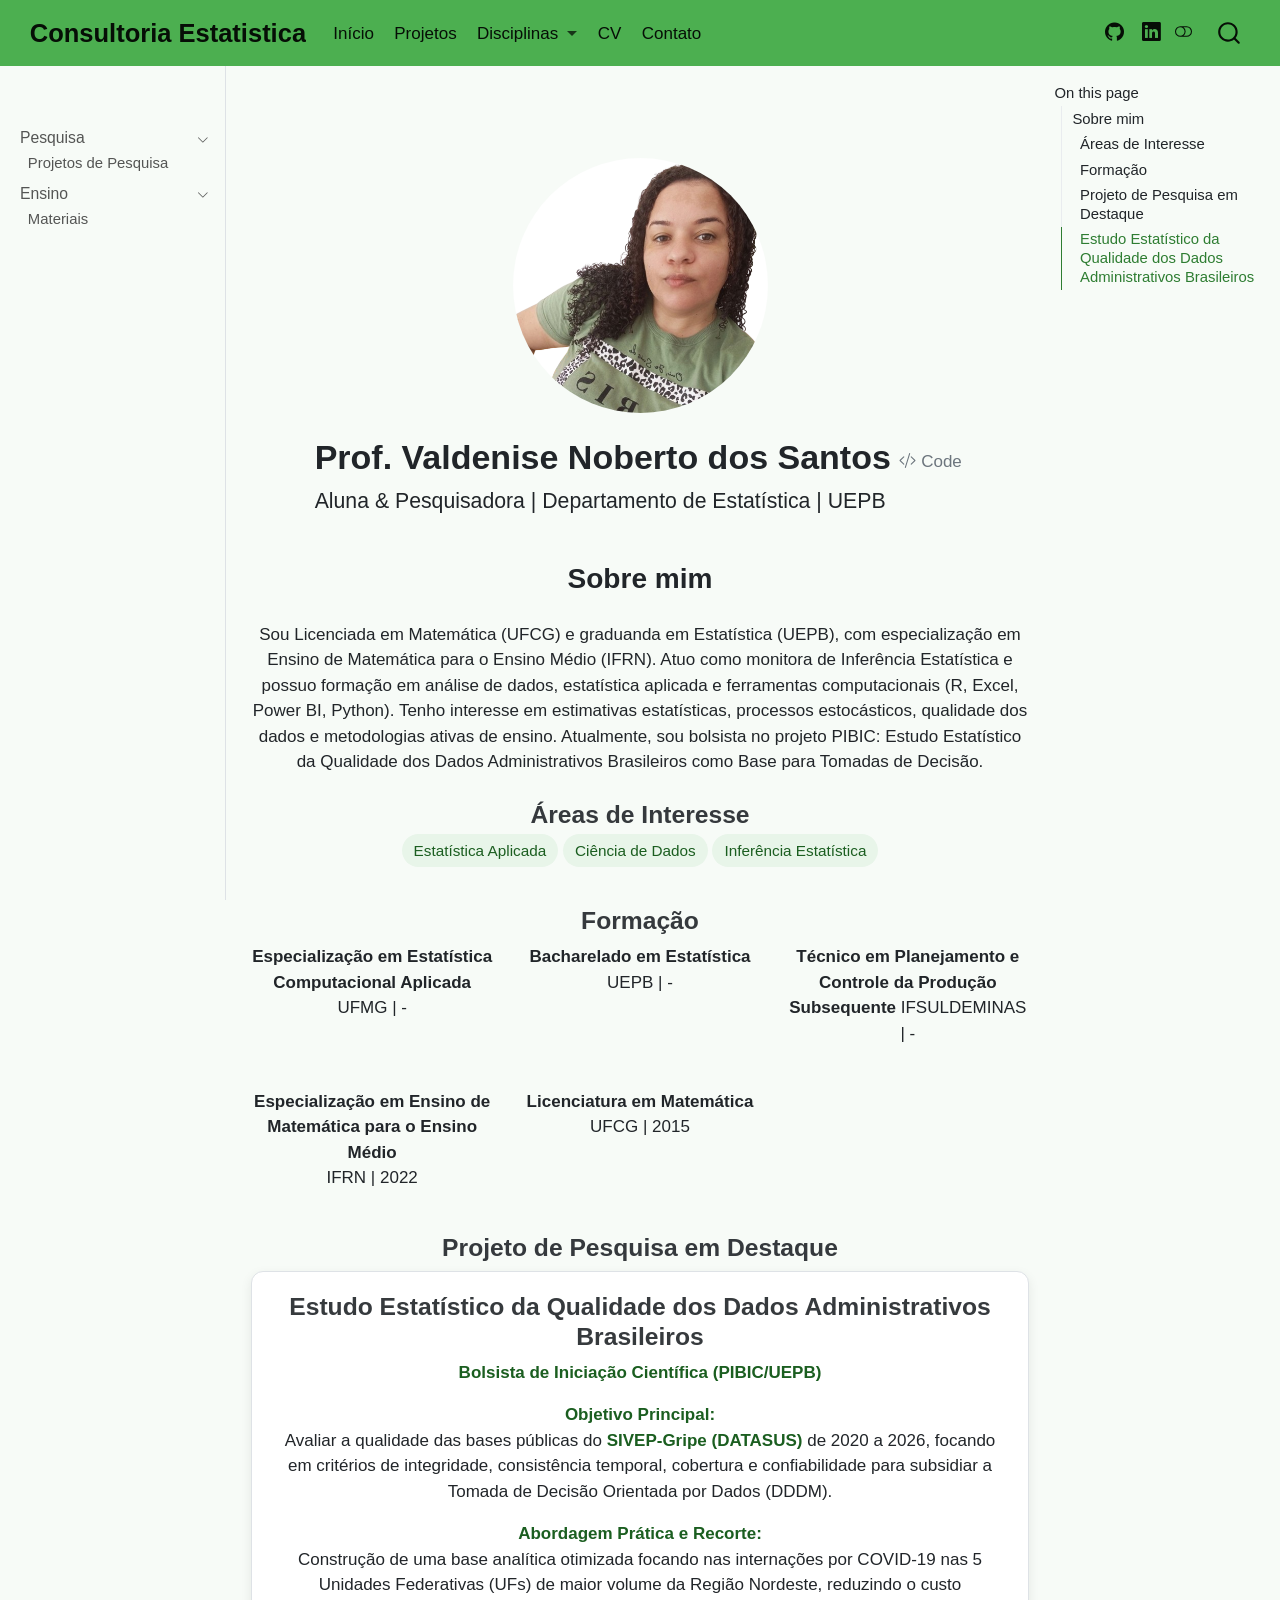
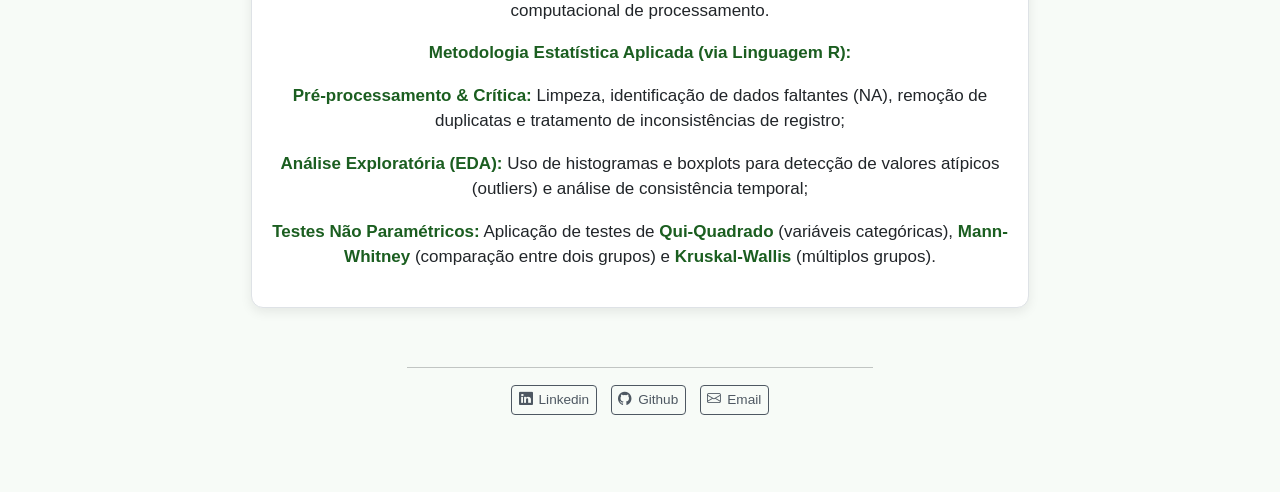
==== commit 67a0a13d: "Gear site na pasta Dos" ====
--- a/docs/index.html
+++ b/docs/index.html
@@ -294,11 +294,11 @@
           <div class="collapse navbar-collapse" id="navbarCollapse">
             <ul class="navbar-nav navbar-nav-scroll me-auto">
   <li class="nav-item">
-    <a class="nav-link" href="./pagina_inicial.qmd"> 
+    <a class="nav-link active" href="./index.html" aria-current="page"> 
 <span class="menu-text">Início</span></a>
   </li>  
   <li class="nav-item">
-    <a class="nav-link active" href="./projects.html" aria-current="page"> 
+    <a class="nav-link" href="./projects.html"> 
 <span class="menu-text">Projetos</span></a>
   </li>  
   <li class="nav-item dropdown ">
